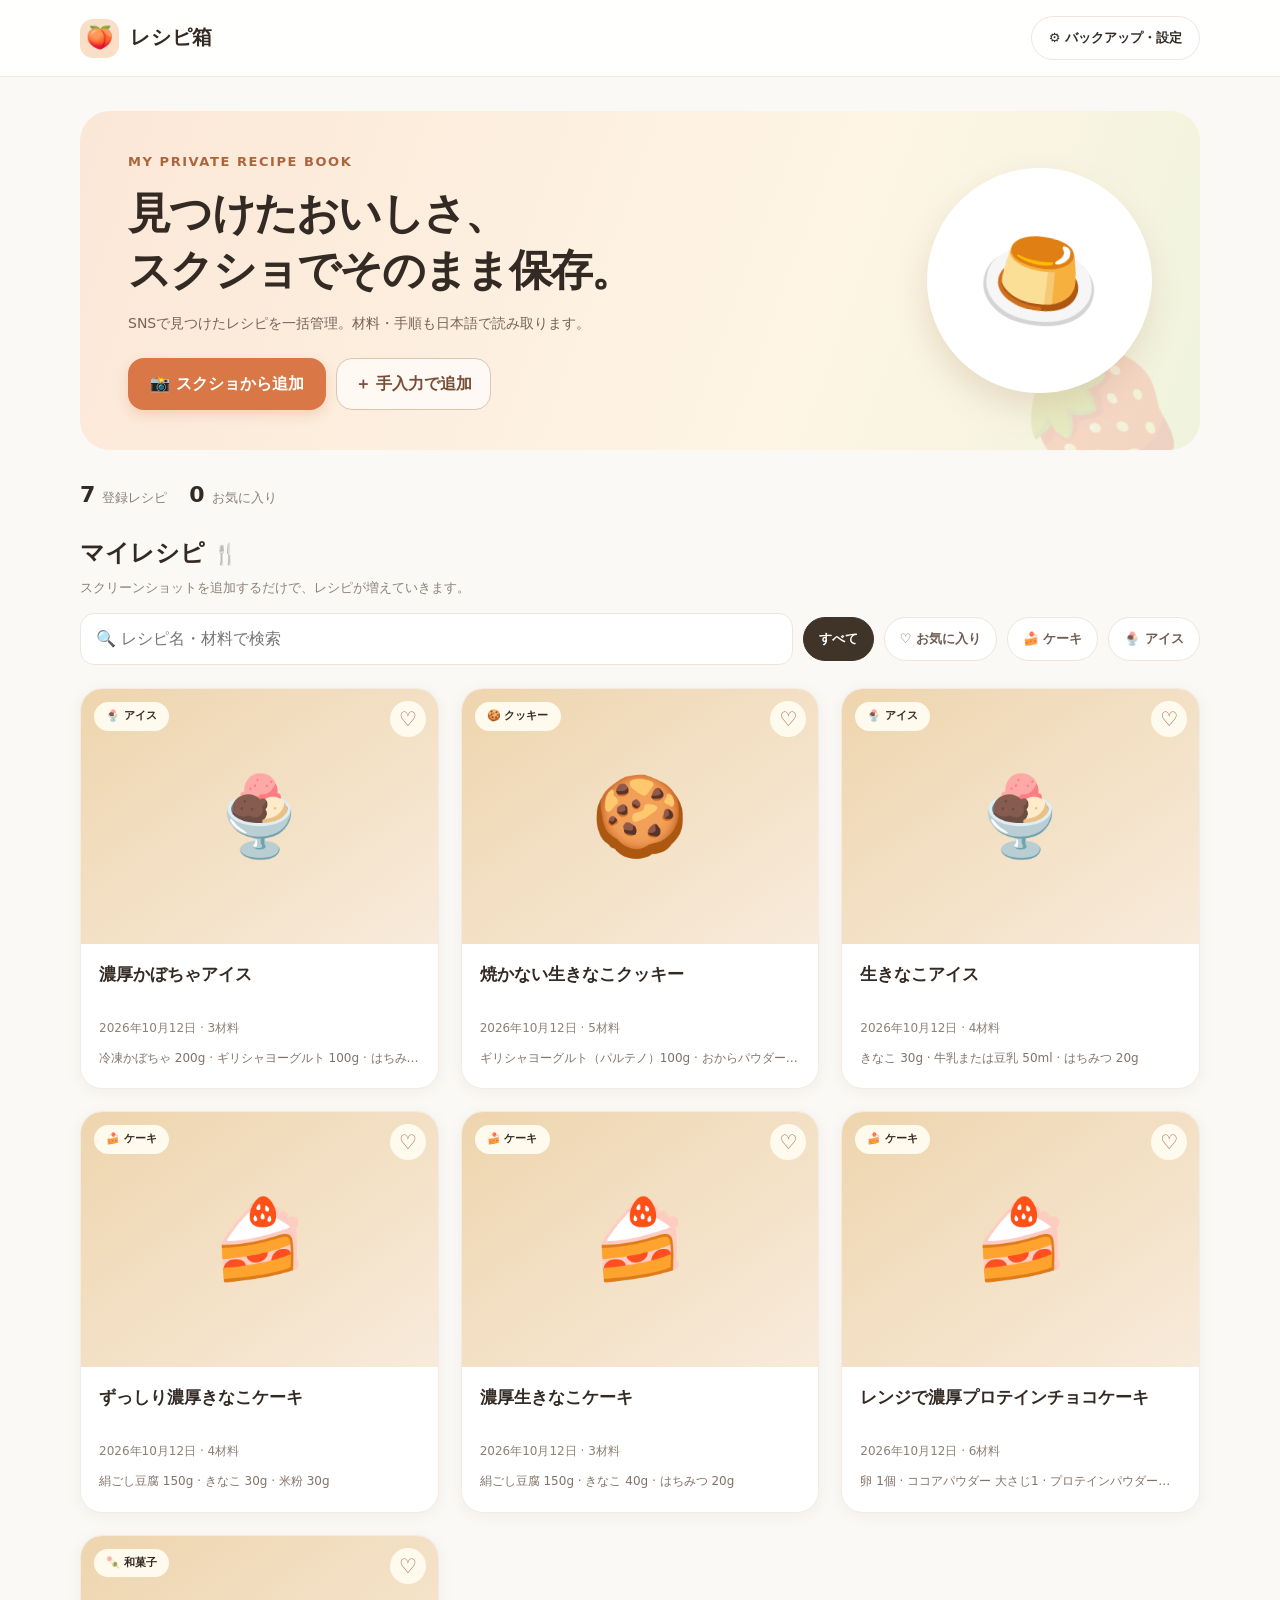
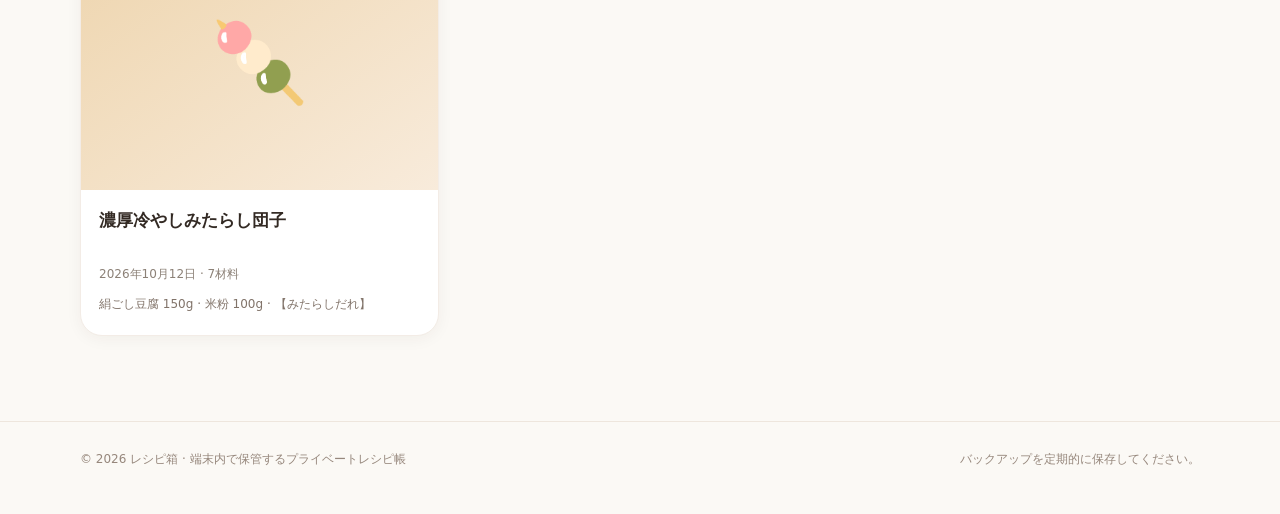
==== recipe-box/index.html @ e1667fe8 "Add personal recipe PWA HTML to isolated deploy branch" ====
<!DOCTYPE html>

<html lang="ja"><head><meta charset="utf-8"/><meta content="width=device-width, initial-scale=1, viewport-fit=cover" name="viewport"/><meta content="#fdf9f3" name="theme-color"/><meta content="スクリーンショットを登録するだけで、レシピを自分だけのコレクションに。" name="description"/><title>レシピ箱 | スクショからマイレシピ</title><style>:root{--bg:#fbf9f5;--panel:#fff;--ink:#332a24;--muted:#8c8177;--line:#eee6dd;--accent:#d97846;--accent-d:#a9502d;--light:#f9ede2;--green:#647a56;--shadow:0 16px 45px rgba(75,51,35,.08)}*{box-sizing:border-box}html{scroll-behavior:smooth}body{margin:0;background:var(--bg);color:var(--ink);font-family:'Hiragino Kaku Gothic ProN','Yu Gothic',Meiryo,'Noto Sans JP',system-ui,sans-serif;line-height:1.68}button,input,textarea,select{font:inherit}button{cursor:pointer}button:disabled{opacity:.5;cursor:not-allowed}a{color:var(--accent-d)}.container{width:min(1120px,calc(100% - 42px));margin:auto}.topbar{background:rgba(255,255,255,.9);position:sticky;top:0;z-index:20;border-bottom:1px solid #efe8df;backdrop-filter:blur(14px)}.topinner{display:flex;justify-content:space-between;align-items:center;min-height:76px;gap:15px}.brand{display:flex;align-items:center;gap:11px;font-size:20px;font-weight:900;letter-spacing:.04em}.brand-mark{background:#f9dfc8;width:39px;height:39px;display:grid;place-items:center;border-radius:13px;font-size:22px}.nav-btn{border:1px solid var(--line);border-radius:30px;background:#fff;color:var(--ink);padding:10px 17px;font-size:13px;font-weight:700}.nav-btn:hover{background:var(--light)}.hero{margin-top:34px;padding:40px 48px;background:linear-gradient(110deg,#fbe7d7,#fef5e5 65%,#eff3dc);border-radius:30px;position:relative;overflow:hidden;display:flex;align-items:center;justify-content:space-between;gap:22px}.hero:after{content:'🍓';font-size:135px;position:absolute;right:20px;bottom:-73px;opacity:.14;transform:rotate(-17deg)}.hero-copy{position:relative;z-index:1}.eyebrow{font-size:13px;color:#ad653c;font-weight:900;letter-spacing:.12em}.hero h1{font-size:clamp(26px,3.6vw,43px);line-height:1.34;letter-spacing:-.04em;margin:12px 0}.hero p{font-size:14px;margin:0 0 22px;color:#766354}.action-row{display:flex;flex-wrap:wrap;gap:10px}.primary{border:0;background:var(--accent);color:#fff;padding:13px 22px;border-radius:16px;font-weight:900;box-shadow:0 5px 12px #d9784638}.primary:hover{background:var(--accent-d)}.ghost{border:1px solid #dec5ae;background:rgba(255,255,255,.65);padding:12px 18px;border-radius:16px;color:#784d36;font-weight:800}.hero-visual{width:225px;flex-shrink:0;position:relative;z-index:1}.hero-visual .plate{aspect-ratio:1;background:white;border-radius:50%;box-shadow:0 15px 30px #b4846336;display:grid;place-items:center;font-size:100px;transform:rotate(8deg)}.stats{display:flex;gap:22px;align-items:center;margin:27px 0 19px}.stats b{font-size:22px;font-weight:900}.stats span{font-size:13px;color:var(--muted);margin-left:7px}.section-head{display:flex;justify-content:space-between;gap:12px;align-items:end;margin:14px 0}.section-head h2{font-size:24px;margin:0}.section-head p{color:var(--muted);margin:3px 0 0;font-size:13px}.tools{display:flex;gap:10px;align-items:center;margin-bottom:23px;flex-wrap:wrap}.search{flex:1;min-width:190px;padding:12px 15px;border-radius:14px;background:#fff;border:1px solid var(--line);outline:none}.search:focus,.form-control:focus{border-color:var(--accent);outline:2px solid #f2bd9a55}.pill{border:1px solid var(--line);background:#fff;color:#705e54;padding:10px 15px;border-radius:40px;font-size:13px;font-weight:800}.pill.active{background:#403429;color:white;border-color:#403429}.cards{display:grid;grid-template-columns:repeat(3,minmax(0,1fr));gap:22px;padding-bottom:85px}.recipe-card{border-radius:22px;background:white;box-shadow:0 3px 16px #3b21120d;overflow:hidden;border:1px solid #f3ece6;cursor:pointer;transition:transform .15s,box-shadow .15s}.recipe-card:hover{transform:translateY(-4px);box-shadow:var(--shadow)}.cover{aspect-ratio:1.4;position:relative;background:linear-gradient(145deg,#eed5ae,#f8ebdb);overflow:hidden}.cover img{width:100%;height:100%;object-fit:cover}.cover .fallback{display:grid;place-items:center;height:100%;font-size:78px}.category-tag{position:absolute;left:13px;top:13px;padding:5px 12px;background:#fffdf1ed;border-radius:40px;font-size:11px;font-weight:800}.fav-on-cover{position:absolute;right:12px;top:12px;width:36px;height:36px;background:#fffdf1ed;border:none;border-radius:50%;font-size:20px;color:#9c6556;display:grid;place-items:center;line-height:1}.fav-on-cover.on{color:#c54755}.card-body{padding:18px 18px 20px}.card-body h3{font-size:17px;line-height:1.5;min-height:49px;margin:0 0 7px;font-weight:900}.small{font-size:12px;color:var(--muted)}.card-desc{font-size:12px;color:#817369;margin:10px 0 0;white-space:nowrap;overflow:hidden;text-overflow:ellipsis}.empty{grid-column:1/-1;text-align:center;padding:65px 20px;background:#fff;border:1px dashed #ddd2c5;border-radius:18px;color:#786a60}.drop-mask{position:fixed;inset:0;background:#fae5cedd;z-index:60;display:none;place-items:center;font-weight:900;font-size:25px;border:10px dashed var(--accent)}.drop-mask.show{display:grid}.footer{border-top:1px solid var(--line);font-size:12px;color:#96877c;padding:27px 0 45px}.footer .container{display:flex;justify-content:space-between;gap:15px;flex-wrap:wrap}.modal-shell{position:fixed;inset:0;background:#251b18a6;z-index:40;display:none;align-items:center;justify-content:center;padding:20px;overflow-y:auto}.modal-shell.open{display:flex}.modal{width:min(790px,100%);background:white;max-height:calc(100vh - 38px);overflow-y:auto;border-radius:25px;box-shadow:0 30px 80px #17090442;position:relative}.modal-wide{width:min(920px,100%)}.modal-header{padding:20px 24px 15px;display:flex;align-items:center;justify-content:space-between;gap:12px;border-bottom:1px solid var(--line)}.modal-header h2{font-size:19px;margin:0}.xbtn{background:#f5f0eb;border:0;border-radius:50%;width:34px;height:34px;font-size:21px;color:#746357;display:grid;place-items:center}.modal-content{padding:24px}.detail-cover{height:300px;position:relative;background:linear-gradient(145deg,#f2d6b6,#ebedce);overflow:hidden}.detail-cover img{width:100%;height:100%;object-fit:cover}.detail-top{margin-bottom:15px}.detail-top h2{margin:6px 0;font-size:26px}.detail-content{display:grid;grid-template-columns:1fr 1.2fr;gap:29px}.detail-content h3{font-size:16px;margin:19px 0 7px;padding-bottom:8px;border-bottom:2px solid #f5e9dc}.multiline{white-space:pre-wrap;font-size:14px;overflow-wrap:anywhere}.meta-note{font-size:12px;color:#88786e}.detail-actions{display:flex;gap:8px;flex-wrap:wrap;margin-top:20px}.danger{border:1px solid #e9b8b8;color:#a74343;background:#fff8f8}.form-field{display:grid;gap:7px;margin-bottom:17px}.form-field label{font-size:13px;font-weight:900}.form-control{border:1px solid #e9ded5;border-radius:13px;background:#fff;padding:11px 13px;width:100%;font-size:14px;resize:vertical;outline:none;color:#42372c}.form-field small{font-size:11px;color:#95897d}.two-cols{display:grid;grid-template-columns:1fr 1fr;gap:14px}.edit-footer{display:flex;gap:10px;justify-content:flex-end;flex-wrap:wrap;border-top:1px solid var(--line);padding-top:15px}.muted-btn{border:1px solid var(--line);background:#fff;padding:11px 16px;border-radius:12px;font-size:13px;font-weight:800}.external-images{display:grid;grid-template-columns:repeat(3,1fr);gap:12px;margin-top:16px}.external-image-card{border:1px solid var(--line);border-radius:12px;overflow:hidden;background:#fff;text-align:left;padding:0;display:block}.external-image-card img{width:100%;aspect-ratio:1.3;object-fit:cover}.external-image-card p{font-size:10px;line-height:1.3;padding:6px;margin:0;color:#6f6157}.info-panel{background:#fcf5eb;border-radius:12px;padding:15px;margin:12px 0;font-size:12px;color:#7e6653}.status{margin:8px 0;font-size:13px;color:#775a44}.busy{display:inline-flex;align-items:center;gap:10px;background:#fff3e5;border:1px solid #e5c49c;border-radius:30px;padding:8px 13px;font-size:12px;color:#755b43}.toast{position:fixed;bottom:24px;left:50%;transform:translateX(-50%);background:#302720;color:white;border-radius:12px;padding:12px 19px;box-shadow:0 10px 35px #0004;z-index:100;max-width:min(520px,90%);font-size:13px;display:none}.toast.show{display:block}.authorship{margin-top:9px;color:#93857a;font-size:10px}.link{color:var(--accent-d);text-decoration:underline;cursor:pointer}.tiny-loading{height:12px;width:12px;border-radius:50%;border:2px solid #cbab8b;border-top-color:#9a5025;display:inline-block;animation:spin .7s linear infinite}@keyframes spin{to{transform:rotate(360deg)}}.ocr-bar{height:7px;background:#eddac8;border-radius:20px;overflow:hidden;margin-top:10px}.ocr-bar>div{height:100%;background:var(--accent);width:0%;transition:width .2s}.settings-flex{display:flex;gap:12px;flex-wrap:wrap}.settings-flex button{flex:1;min-width:175px}.setting-blurb{font-size:12px;color:#87776c}.hidden{display:none!important}@media(max-width:760px){.container{width:calc(100% - 28px)}.topinner{min-height:65px}.hero{padding:26px 20px;margin-top:17px;border-radius:22px}.hero h1{font-size:30px}.hero-visual{display:none}.cards{grid-template-columns:repeat(2,minmax(0,1fr));gap:12px}.card-body{padding:13px}.card-body h3{font-size:14px;min-height:43px}.detail-content{grid-template-columns:1fr;gap:0}.two-cols{grid-template-columns:1fr}.section-head h2{font-size:21px}.modal-shell{padding:0;align-items:flex-end}.modal{max-height:95dvh;border-radius:21px 21px 0 0}.modal-content{padding:18px}.detail-cover{height:240px}.external-images{grid-template-columns:repeat(2,1fr)}.tools{gap:7px}.search{flex-basis:100%}.nav-btn{padding:8px 11px;font-size:12px}.brand{font-size:18px}.stats{gap:13px}}@media(max-width:370px){.cards{grid-template-columns:1fr}}

#installAction{position:fixed;bottom:18px;right:16px;background:#4f704b;color:#fff;z-index:19;box-shadow:0 8px 30px #0002;border:0;padding:13px 15px;border-radius:50px;font-size:13px;font-weight:800}#installAction[hidden]{display:none}button,input[type="file"]{touch-action:manipulation}@media(max-width:760px){.topinner{min-height:61px}.topbar{padding-top:env(safe-area-inset-top)}.nav-btn,.primary,.pill{min-height:44px}.modal{padding-bottom:env(safe-area-inset-bottom)}.cards{padding-bottom:calc(75px + env(safe-area-inset-bottom));}.hero{padding:24px 18px}.hero h1{font-size:clamp(25px,6vw,31px)}#installAction{bottom:calc(18px + env(safe-area-inset-bottom))}}
</style><link href="./manifest.webmanifest" rel="manifest"/><link href="./icons/icon-192.png" rel="icon" sizes="192x192" type="image/png"/><link href="./icons/icon-192.png" rel="apple-touch-icon"/><meta content="yes" name="apple-mobile-web-app-capable"/><meta content="レシピ箱" name="apple-mobile-web-app-title"/></head><body>
<header class="topbar"><div class="container topinner"><div class="brand"><div class="brand-mark">🍑</div><span>レシピ箱</span></div><button class="nav-btn" id="settingsBtn" type="button">⚙ バックアップ・設定</button></div></header>
<main class="container">
<section class="hero"><div class="hero-copy"><div class="eyebrow">MY PRIVATE RECIPE BOOK</div><h1>見つけたおいしさ、<br/>スクショでそのまま保存。</h1><p>SNSで見つけたレシピを一括管理。材料・手順も日本語で読み取ります。</p><div class="action-row"><button class="primary" id="uploadBtn" type="button">📸 スクショから追加</button><button class="ghost" id="newBtn" type="button">＋ 手入力で追加</button></div></div><div aria-hidden="true" class="hero-visual"><div class="plate">🍮</div></div></section>
<section class="stats"><div><b id="count">0</b><span>登録レシピ</span></div><div><b id="favCount">0</b><span>お気に入り</span></div></section>
<div class="hidden" id="progressRow" role="status"><div class="busy"><span class="tiny-loading"></span><span id="progressText">準備中...</span></div><div class="ocr-bar"><div id="ocrFill"></div></div><p class="small">初回は日本語OCRの読み込みに時間がかかります。入力した画像の文字認識は端末内で処理されます。</p></div>
<div class="section-head"><div><h2>マイレシピ <span style="font-size:20px">🍴</span></h2><p id="listHint">保存したレシピをいつでも見返せます。</p></div></div>
<div class="tools"><input class="search" id="search" placeholder="🔍 レシピ名・材料で検索" type="search"/><button class="pill active" data-filter="all" type="button">すべて</button><button class="pill" data-filter="favorite" type="button">♡ お気に入り</button><button class="pill" data-filter="ケーキ" type="button">🍰 ケーキ</button><button class="pill" data-filter="アイス" type="button">🍨 アイス</button></div>
<section aria-label="登録したレシピ" class="cards" id="cards"></section>
</main>
<footer class="footer"><div class="container"><span>© 2026 レシピ箱 · 端末内で保管するプライベートレシピ帳</span><span>バックアップを定期的に保存してください。</span></div></footer>
<input accept="image/*" hidden="" id="fileInput" multiple="" type="file"/><input accept=".json,application/json" hidden="" id="importInput" type="file"/>
<div class="drop-mask" id="dropMask">📸 ここにスクリーンショットをドロップ</div>
<div aria-hidden="true" class="modal-shell" id="modalShell"><div aria-label="レシピ詳細" aria-modal="true" class="modal" id="modal" role="dialog"></div></div>
<div class="toast" id="toast" role="status"></div>
<script>/* レシピ箱 - self-hosted personal screenshot recipe archive. No analytics; recipe data remains on device. */
const SEED_RECIPES = [{"id":"seed-1","title":"濃厚かぼちゃアイス","ingredients":"冷凍かぼちゃ 200g\nギリシャヨーグルト 100g\nはちみつ 大さじ1（仕上げ用）","steps":"1. 冷凍かぼちゃを耐熱容器に入れてふんわりラップをし、500Wの電子レンジで約4分加熱する。\n2. かぼちゃをつぶしてギリシャヨーグルトを加え、なめらかになるまで混ぜる。\n3. 表面をならし、冷凍庫に3時間以上置いて冷やし固める。\n4. 器に盛り、食べる直前にはちみつをかける。","nutrition":"318kcal／たんぱく質12.1g／脂質5.7g／糖質51.4g／食物繊維8.4g／食塩相当量0.1g","category":"アイス","notes":"SNSのスクリーンショットから記録した参考レシピ。分量・加熱時間は未検証。","source":"","cover":"","coverAttribution":"","coverType":"","searchTerm":"pumpkin ice cream","favorite":false,"createdAt":"2026-10-12T14:10:00+09:00","rawText":"","originalName":"","coverInfo":null},{"id":"seed-2","title":"焼かない生きなこクッキー","ingredients":"ギリシャヨーグルト（パルテノ）100g\nおからパウダー 大さじ2\nきなこ 大さじ1\nラカント（なければ砂糖）大さじ1\n牛乳または豆乳 大さじ1","steps":"1. ボウルにすべての材料を入れて、もったりするまでよく混ぜる。\n2. そのまま食べてもよい。冷蔵庫で冷やすと、より濃厚な食感に。","nutrition":"171kcal／たんぱく質15.3g／脂質7.8g／糖質20.1g／食物繊維6.1g／食塩相当量0.1g","category":"クッキー","notes":"SNSのスクリーンショットから記録した参考レシピ。分量・加熱時間は未検証。","source":"","cover":"","coverAttribution":"","coverType":"","searchTerm":"kinako cookie","favorite":false,"createdAt":"2026-10-12T14:10:00+09:00","rawText":"","originalName":"","coverInfo":null},{"id":"seed-3","title":"生きなこアイス","ingredients":"きなこ 30g\n牛乳または豆乳 50ml\nはちみつ 20g\n黒蜜（お好みで）適量","steps":"1. 材料を容器に入れ、泡立て器またはスプーンでよく混ぜ、なめらかにする。\n2. 冷凍庫で3時間程度を目安に凍らせる。\n3. 好みで黒蜜をかける。","nutrition":"233kcal／たんぱく質12.8g／脂質9.7g／糖質22.0g／食物繊維5.5g／食塩相当量0.1g","category":"アイス","notes":"SNSのスクリーンショットから記録した参考レシピ。分量・加熱時間は未検証。","source":"","cover":"","coverAttribution":"","coverType":"","searchTerm":"soy flour ice cream","favorite":false,"createdAt":"2026-10-12T14:10:00+09:00","rawText":"","originalName":"","coverInfo":null},{"id":"seed-4","title":"ずっしり濃厚きなこケーキ","ingredients":"絹ごし豆腐 150g\nきなこ 30g\n米粉 30g\nはちみつ 20g","steps":"1. 耐熱容器に材料をすべて入れ、なめらかになるまで混ぜる。\n2. 500Wの電子レンジで3～4分加熱する。\n3. 粗熱を取り、冷蔵庫で最低2～3時間冷やす。\n4. 好みできなこや粉糖をかける。","nutrition":"99kcal／たんぱく質5.2g／脂質3.3g／糖質11.6g／食物繊維1.8g／食塩相当量0.0g","category":"ケーキ","notes":"SNSのスクリーンショットから記録した参考レシピ。分量・加熱時間は未検証。","source":"","cover":"","coverAttribution":"","coverType":"","searchTerm":"kinako cake","favorite":false,"createdAt":"2026-10-12T14:10:00+09:00","rawText":"","originalName":"","coverInfo":null},{"id":"seed-5","title":"濃厚生きなこケーキ","ingredients":"絹ごし豆腐 150g\nきなこ 40g\nはちみつ 20g","steps":"1. ボウルに材料をすべて入れ、なめらかになるまで混ぜる。\n2. 混ぜた生地を豆腐のパックなどの容器に移し、冷蔵庫で3時間以上冷やす。","nutrition":"331kcal／たんぱく質22.8g／脂質15.6g／糖質22.3g／食物繊維8.7g／食塩相当量0.0g","category":"ケーキ","notes":"SNSのスクリーンショットから記録した参考レシピ。分量・加熱時間は未検証。","source":"","cover":"","coverAttribution":"","coverType":"","searchTerm":"kinako tofu cake","favorite":false,"createdAt":"2026-10-12T14:10:00+09:00","rawText":"","originalName":"","coverInfo":null},{"id":"seed-6","title":"レンジで濃厚プロテインチョコケーキ","ingredients":"卵 1個\nココアパウダー 大さじ1\nプロテインパウダー（チョコまたはココア味）10g\nはちみつ 大さじ1\n牛乳 30ml（豆乳アーモンドミルクでも可）\nチョコレート 1かけ（なくても可）","steps":"1. チョコレート以外の材料を耐熱容器でよく混ぜる。\n2. 500Wの電子レンジで1分～1分30秒加熱する。\n3. 生地の中央にチョコレートを1かけ沈める。\n4. 再び500Wの電子レンジで30秒～1分加熱する。\n5. 粗熱が取れるまで置く。","nutrition":"約240kcal／たんぱく質15.8g／脂質9.3g／糖質22.7g／食物繊維1.8g／食塩相当量0.28g","category":"ケーキ","notes":"SNSのスクリーンショットから記録した参考レシピ。分量・加熱時間は未検証。","source":"","cover":"","coverAttribution":"","coverType":"","searchTerm":"chocolate lava cake","favorite":false,"createdAt":"2026-10-12T14:10:00+09:00","rawText":"","originalName":"","coverInfo":null},{"id":"seed-7","title":"濃厚冷やしみたらし団子","ingredients":"絹ごし豆腐 150g\n米粉 100g\n\n【みたらしだれ】\nラカント 大さじ2\n醤油 大さじ1\n水 大さじ2\n片栗粉 小さじ1","steps":"1. ボウルにポリ袋などを敷き、豆腐と米粉を入れて混ぜ、まとまったら一口大に丸める。1個12～13gで約20個が目安。\n2. 耐熱ボウルに熱湯を入れ、団子を加えて500Wの電子レンジで3～4分加熱する。\n3. 加熱した団子を冷水で冷やす。\n4. たれの材料を混ぜて500Wの電子レンジで約1分加熱し、とろみを付ける。\n5. 冷やした団子にたれをかける。好みで冷蔵庫でさらに冷やす。","nutrition":"スクリーンショットには数値が写っていないため記載なし。","category":"和菓子","notes":"SNSのスクリーンショットから記録した参考レシピ。分量・加熱時間は未検証。","source":"","cover":"","coverAttribution":"","coverType":"","searchTerm":"mitarashi dango","favorite":false,"createdAt":"2026-10-12T14:10:00+09:00","rawText":"","originalName":"","coverInfo":null}];
const $=id=>document.getElementById(id);
const esc=(s='')=>String(s??'').replace(/[&<>"']/g,c=>({'&':'&amp;','<':'&lt;','>':'&gt;','"':'&quot;',"'":'&#39;'}[c]));
const safeImg=(src)=>/^https:\/\//i.test(src||'')||/^data:image\/(?:jpeg|jpg|png|webp|gif);base64,/i.test(src||'')?src:'';
const safeUrl=(src)=>/^https:\/\//i.test(src||'')?src:'';
const uuid=()=>globalThis.crypto?.randomUUID?.()||'r'+Date.now()+'-'+Math.random().toString(36).slice(2);
const fmtDate=s=>{try{return new Date(s).toLocaleDateString('ja-JP',{year:'numeric',month:'short',day:'numeric'});}catch{return ''}};
let db,recipes=[],filter='all',query='',editing=null,viewing=null,worker=null,processing=false,lastResults=[];

const dbOpen=()=>new Promise((resolve,reject)=>{const req=indexedDB.open('recipebox-jp-v1',1);req.onupgradeneeded=()=>{const d=req.result;d.createObjectStore('recipes',{keyPath:'id'});d.createObjectStore('settings',{keyPath:'key'});};req.onsuccess=()=>resolve(req.result);req.onerror=()=>reject(req.error);});
const tx=(store,mode='readonly')=>db.transaction(store,mode).objectStore(store);
const reqDone=req=>new Promise((resolve,reject)=>{req.onsuccess=()=>resolve(req.result);req.onerror=()=>reject(req.error)});
const allRecipes=()=>reqDone(tx('recipes').getAll());
const setting=k=>reqDone(tx('settings').get(k));
const putSetting=(key,value)=>reqDone(tx('settings','readwrite').put({key,value}));
const putRecipe=r=>reqDone(tx('recipes','readwrite').put(r));
const dropRecipe=id=>reqDone(tx('recipes','readwrite').delete(id));
let installPrompt=null;window.addEventListener('beforeinstallprompt',ev=>{ev.preventDefault();installPrompt=ev;const b=document.getElementById('installAction');if(b)b.hidden=false;});
async function installApp(){if(installPrompt){const evt=installPrompt;installPrompt=null;await evt.prompt();}else{toast('Chrome右上の「︙」→「ホーム画面に追加」から登録できます。');}}
function toast(s){$('toast').textContent=s;$('toast').classList.add('show');clearTimeout(toast.timer);toast.timer=setTimeout(()=>$('toast').classList.remove('show'),4300)}
function setBusy(text,percent){$('progressRow').classList.remove('hidden');$('progressText').textContent=text;$('ocrFill').style.width=`${percent||0}%`;$('fileInput').disabled=true;$('uploadBtn').disabled=true;}
function clearBusy(){$('progressRow').classList.add('hidden');$('fileInput').disabled=false;$('uploadBtn').disabled=false;}
function openModal(type){$('modalShell').classList.add('open');$('modalShell').setAttribute('aria-hidden','false');document.body.style.overflow='hidden';$('modal').className='modal'+(type==='edit'||type==='image'?' modal-wide':'');}
function closeModal(){$('modalShell').classList.remove('open');$('modalShell').setAttribute('aria-hidden','true');document.body.style.overflow='';editing=null;viewing=null;}
const emojis={アイス:'🍨',ケーキ:'🍰',クッキー:'🍪',和菓子:'🍡',料理:'🍳',その他:'🥣'};
function classify(t){return /アイス|氷|シャーベット/.test(t)?'アイス':/ケーキ|ブラウニー|ガトー|マフィン|蒸しパン/.test(t)?'ケーキ':/クッキー|ビスケット/.test(t)?'クッキー':/団子|もち|大福|きなこ餅|ぜんざい/.test(t)?'和菓子':/炒め|煮込み|ごはん|丼|パスタ|うどん/.test(t)?'料理':'その他';}
function setFilter(f){filter=f;document.querySelectorAll('[data-filter]').forEach(n=>n.classList.toggle('active',n.dataset.filter===f));render();}
function render(){
  const match=recipes.filter(r=>(filter==='all'||(filter==='favorite'&&r.favorite)||filter===r.category)&&(!query||[r.title,r.ingredients,r.steps,r.notes,r.category].join(' ').toLowerCase().includes(query.toLowerCase())));
  $('count').textContent=recipes.length;$('favCount').textContent=recipes.filter(r=>r.favorite).length;
  $('listHint').textContent=query?`${match.length}件が見つかりました`:'スクリーンショットを追加するだけで、レシピが増えていきます。';
  $('cards').innerHTML=match.length?match.map(r=>`<article class="recipe-card" data-id="${esc(r.id)}" tabindex="0" role="button" aria-label="${esc(r.title)}の詳細">
    <div class="cover">${safeImg(r.cover)?`<img src="${esc(safeImg(r.cover))}" loading="lazy" alt="${esc(r.title)}の参考画像">`:`<div class="fallback">${emojis[r.category]||'🥣'}</div>`}<span class="category-tag">${emojis[r.category]||'🥣'} ${esc(r.category||'その他')}</span><button type="button" class="fav-on-cover ${r.favorite?'on':''}" data-favorite="${esc(r.id)}" aria-label="お気に入り">${r.favorite?'♥':'♡'}</button></div>
    <div class="card-body"><h3>${esc(r.title)}</h3><div class="small">${esc(fmtDate(r.createdAt))} · ${esc((r.ingredients||'').split('\n').filter(x=>x.trim()).length)}材料</div><p class="card-desc">${esc((r.ingredients||'').split('\n').filter(x=>x.trim()).slice(0,3).join(' · ')||'材料を入力してください')}</p></div></article>`).join(''):`<div class="empty"><div style="font-size:54px">🧁</div><h3>レシピが見つかりません</h3><p>検索条件を変えるか、スクショを追加してみてください。</p></div>`;
}
async function refresh(){recipes=(await allRecipes()).sort((a,b)=>new Date(b.createdAt)-new Date(a.createdAt));render();}
function detail(id){const r=recipes.find(x=>x.id===id);if(!r)return;viewing=r.id;openModal('detail');
 const steps=String(r.steps||'').trim().split(/\n+/).filter(Boolean);
 $('modal').innerHTML=`<div class="modal-header"><span class="small">📖 マイレシピ</span><button class="xbtn" type="button" data-close aria-label="閉じる">×</button></div>
 <div class="detail-cover">${safeImg(r.cover)?`<img src="${esc(safeImg(r.cover))}" alt="参考写真">`:`<div class="fallback">${emojis[r.category]||'🍽️'}</div>`}</div>
 <div class="modal-content"><div class="detail-top"><span class="small">${esc(r.category)} · ${esc(fmtDate(r.createdAt))}</span><h2>${esc(r.title)}</h2>${r.coverAttribution?`<div class="authorship">画像：${esc(r.coverAttribution)}</div>`:''}</div>
 <div class="detail-content"><section><h3>🥣 材料</h3><div class="multiline">${esc(r.ingredients||'未入力')}</div>${r.nutrition?`<h3>🌿 栄養情報（元投稿の参考値）</h3><div class="multiline">${esc(r.nutrition)}</div>`:''}</section>
 <section><h3>👩‍🍳 作り方</h3><div class="multiline">${steps.map(x=>esc(x)).join('\n\n')||'未入力'}</div>${r.notes?`<h3>✏️ 自分用メモ</h3><div class="multiline">${esc(r.notes)}</div>`:''}</section></div>
 ${r.source?`<p class="meta-note">元の投稿：<a href="${esc(safeUrl(r.source))}" target="_blank" rel="noopener noreferrer">${esc(r.source)}</a></p>`:''}
 <p class="meta-note">※個人用の参考レシピです。元の写真やレシピを無断で一般公開しないでください。</p>
 <div class="detail-actions"><button class="primary" type="button" data-edit="${esc(r.id)}">✎ 編集する</button><button class="muted-btn" type="button" data-photo="${esc(r.id)}">🖼 画像を探す</button><button class="muted-btn" type="button" data-favorite="${esc(r.id)}">${r.favorite?'♥ お気に入りを外す':'♡ お気に入りにする'}</button><button class="muted-btn danger" data-delete="${esc(r.id)}" type="button">削除</button></div></div>`;
}
function edit(id){const r=recipes.find(x=>x.id===id)||{id:uuid(),title:'',ingredients:'',steps:'',category:'その他',nutrition:'',notes:'',source:'',cover:'',coverAttribution:'',coverType:'',createdAt:new Date().toISOString(),favorite:false,searchTerm:'',rawText:''};editing=r.id;openModal('edit');$('modal').innerHTML=`<div class="modal-header"><h2>${id?'レシピを編集':'新しいレシピ'}</h2><button class="xbtn" type="button" data-close aria-label="閉じる">×</button></div>
 <form class="modal-content" id="editForm"><div class="two-cols"><div class="form-field"><label for="edTitle">レシピ名 *</label><input id="edTitle" class="form-control" value="${esc(r.title)}" required maxlength="120"></div>
 <div class="form-field"><label for="edCategory">カテゴリ</label><select class="form-control" id="edCategory">${['アイス','ケーキ','クッキー','和菓子','料理','その他'].map(x=>`<option value="${x}" ${r.category===x?'selected':''}>${x}</option>`).join('')}</select></div></div>
 <div class="form-field"><label for="edIngredients">材料（1行に1つずつ）</label><textarea id="edIngredients" rows="7" class="form-control">${esc(r.ingredients)}</textarea></div>
 <div class="form-field"><label for="edSteps">作り方</label><textarea id="edSteps" rows="8" class="form-control">${esc(r.steps)}</textarea></div>
 <div class="two-cols"><div class="form-field"><label for="edNutrition">栄養成分・参考値</label><textarea id="edNutrition" rows="3" class="form-control">${esc(r.nutrition)}</textarea></div><div class="form-field"><label for="edNotes">自分用メモ</label><textarea id="edNotes" rows="3" class="form-control">${esc(r.notes)}</textarea></div></div>
 <div class="form-field"><label for="edSource">出典URL（任意）</label><input type="url" id="edSource" value="${esc(r.source)}" placeholder="https://..." class="form-control"></div>
 <div class="form-field"><label for="coverInput">写真を差し替える（端末の写真）</label><input id="coverInput" type="file" accept="image/*" class="form-control"><small>自分で撮った写真を追加できます。写真は端末内のレシピに保存されます。</small></div>
 <div class="edit-footer"><button class="muted-btn" data-close type="button">キャンセル</button><button class="primary" type="submit">✓ 保存する</button></div></form>`;
 $('editForm').addEventListener('submit',async e=>{e.preventDefault();const orig=recipes.find(x=>x.id===editing)||r;const file=$('coverInput').files?.[0];let cover=orig.cover,credit=orig.coverAttribution,ctype=orig.coverType;
  if(file){cover=await resizeImage(file,900,750,.83);credit='自分で選んだ写真';ctype='own';}
  const upd={...orig,id:editing,title:$('edTitle').value.trim(),category:$('edCategory').value,ingredients:$('edIngredients').value.trim(),steps:$('edSteps').value.trim(),nutrition:$('edNutrition').value.trim(),notes:$('edNotes').value.trim(),source:$('edSource').value.trim(),cover,coverAttribution:credit,coverType:ctype,updatedAt:new Date().toISOString()};
  try{await putRecipe(upd);await refresh();closeModal();detail(upd.id);toast('レシピを保存しました');}catch(err){toast('保存に失敗しました。端末の空き容量をご確認ください。');console.error(err);}
 });
}
function settings(){openModal('settings');$('modal').innerHTML=`<div class="modal-header"><h2>⚙ 設定とバックアップ</h2><button class="xbtn" data-close type="button">×</button></div><div class="modal-content">
 <h3>📱 保存場所</h3><p class="setting-blurb">レシピ・画像は現在お使いのブラウザ内（IndexedDB）に保存しています。会員登録は不要。別の端末には自動同期されません。ブラウザのデータを削除すると消えるため、バックアップをおすすめします。</p>
 <div class="settings-flex"><button class="primary" data-export type="button">↓ バックアップを書き出す</button><button class="muted-btn" data-import type="button">↑ バックアップを取り込む</button></div>
 <div class="info-panel">🔐 スクリーンショットのOCRはブラウザ内で実行します。ただし最初の解析時、OCRプログラムと言語データをインターネットから読み込みます。参考画像検索はWikimedia Commonsに検索語を送ります。広告や行動追跡は搭載していません。</div>
 <h3>📲 ホーム画面に追加</h3><p class="setting-blurb">AndroidのChromeでは右上の「︙」→「ホーム画面に追加」または「アプリをインストール」を選んでください。iPhoneのSafariでは共有ボタンから「ホーム画面に追加」。公開されたHTTPSのURLで利用できます。</p><h3>🍽 ご利用上の注意</h3><p class="setting-blurb">料理や栄養成分はスクリーンショットの内容を機械的に記録したもので、検証済みではありません。加熱時間・分量・アレルギーを必ず確認してください。元のSNS画像は個人用保存の範囲で使用し、無断で再投稿しないでください。</p>
 <h3>🛠 初期レシピ</h3><button class="muted-btn" data-reset-seed type="button">7品を再追加する（重複はスキップ）</button>
 <p class="small" style="margin-top:22px">レシピ箱 v1.1 · 2026年10月14日</p></div>`;}
function findEnglishSearch(title){const pairs=[[/みたらし|団子/,'mitarashi dango'],[/かぼちゃ.*アイス/,'pumpkin ice cream'],[/きなこ.*アイス/,'soy flour ice cream'],[/きなこ.*ケーキ/,'kinako cake'],[/きなこ.*クッキー/,'kinako cookies'],[/チョコ.*ケーキ|ガトーショコラ/,'chocolate cake'],[/アイス/,'ice cream dessert'],[/ケーキ/,'cake dessert'],[/クッキー/,'cookies dessert'],[/プリン/,'pudding dessert'],[/パン/,'bread food'],[/カレー/,'curry food']];return pairs.find(([re])=>re.test(title))?.[1]||`${title} food`}
function removeTags(s){const d=document.createElement('div');d.innerHTML=String(s||'').replace(/<script[\s\S]*?<\/script>/gi,'');return d.textContent||'';}
async function commonsPhotos(title){const term=findEnglishSearch(title);const url='https://commons.wikimedia.org/w/api.php?'+new URLSearchParams({action:'query',generator:'search',gsrsearch:`filetype:bitmap ${term}`,gsrnamespace:'6',gsrlimit:'18',prop:'imageinfo',iiprop:'url|extmetadata',iiurlwidth:'550',format:'json',origin:'*'});
 const res=await fetch(url);if(!res.ok)throw new Error('画像検索サーバーに接続できません');const data=await res.json();const pages=Object.values(data?.query?.pages||{});
 return pages.map(p=>{const ii=p.imageinfo?.[0],ex=ii?.extmetadata||{},license=removeTags(ex.LicenseShortName?.value||'');const good=/CC|public domain|PD|CC0/i.test(license);const image=ii?.thumburl||ii?.url||'';return{src:image,credit:removeTags(ex.Artist?.value||ex.Credit?.value||'Wikimedia Commons').slice(0,180),license,licenseUrl:ex.LicenseUrl?.value||'',page:`https://commons.wikimedia.org/wiki/${encodeURIComponent(p.title||'')}`,...{good}};}).filter(p=>p.good&&/^https:/.test(p.src)&&!p.src.toLowerCase().endsWith('.svg')).slice(0,12);
}
async function autoCover(id){const r=recipes.find(x=>x.id===id);if(!r||r.coverType==='commons'||r.coverType==='own')return;try{const photos=await commonsPhotos(r.title);if(!photos.length)return;const p=photos[0];const upd={...r,cover:p.src,coverType:'commons',coverAttribution:`${p.credit||'Wikimedia Commons'} / ${p.license}`,coverInfo:p};await putRecipe(upd);await refresh();toast('再利用条件付きの参考画像を設定しました。写真はいつでも変更できます。');}catch(e){console.warn('Reference photo unavailable',e);}}
async function imagePicker(id){let r=recipes.find(x=>x.id===id);if(!r)return;viewing=r.id;openModal('image');$('modal').innerHTML=`<div class="modal-header"><h2>🖼 参考画像を選ぶ</h2><button class="xbtn" type="button" data-close aria-label="閉じる">×</button></div><div class="modal-content"><p class="setting-blurb">Wikimedia Commonsから再利用可能なライセンスの画像を探します。実際の仕上がりと異なる場合があります。ライセンス・作者は画像の出典ページでもご確認ください。</p>
 <div class="action-row"><button type="button" class="muted-btn" id="useOwnPhoto">📷 自分の写真を選ぶ</button></div><input type="file" accept="image/*" id="ownPhotoInput" class="hidden"><p class="status" id="imageStatus">🌀 画像を探しています...</p><div class="external-images" id="imageResults"></div></div>`;
 $('useOwnPhoto').addEventListener('click',()=>$('ownPhotoInput').click());
 $('ownPhotoInput').addEventListener('change',async e=>{const f=e.target.files?.[0];if(!f)return;const cover=await resizeImage(f,900,750,.83);await putRecipe({...r,cover,coverType:'own',coverAttribution:'自分で選んだ写真',coverInfo:null});await refresh();closeModal();detail(id);});
 try{const pics=await commonsPhotos(r.title);const panel=$('imageResults');if(!panel)return;lastResults=pics;$('imageStatus').textContent=pics.length?`${pics.length}件見つかりました。使う写真をタップしてください。`:'再利用できる画像が見つかりませんでした。自分の写真を選べます。';panel.innerHTML=pics.map((p,i)=>`<button type="button" class="external-image-card" data-use-photo="${i}"><img loading="lazy" src="${esc(p.src)}" alt="参考画像候補"><p>${esc(p.license)} · ${esc(p.credit.slice(0,40))}</p></button>`).join('');}catch(e){if($('imageStatus'))$('imageStatus').textContent='画像検索に接続できませんでした。通信状況を確認して再試行してください。';}
}
function dataUrl(file){return new Promise((resolve,reject)=>{const rd=new FileReader();rd.onload=()=>resolve(rd.result);rd.onerror=()=>reject(rd.error);rd.readAsDataURL(file)});}
async function resizeImage(file,w=900,h=750,quality=.82,part='whole'){const url=await dataUrl(file);return resizeDataUrl(url,w,h,quality,part);}
async function resizeDataUrl(url,w=900,h=750,quality=.82,part='whole'){const im=new Image();im.src=url;await im.decode();const cv=document.createElement('canvas');let x=0,y=0,ww=im.width,hh=im.height;if(part==='screenshotTop'&&im.height>im.width*1.35){ // video excerpt on vertical social screenshots
  x=im.width*.285;y=im.height*.045;ww=im.width*.43;hh=Math.min(im.height*.26,ww*1.2);
 }
 const scale=Math.min(w/ww,h/hh,1.6);cv.width=Math.max(1,Math.round(ww*scale));cv.height=Math.max(1,Math.round(hh*scale));cv.getContext('2d').drawImage(im,x,y,ww,hh,0,0,cv.width,cv.height);return cv.toDataURL('image/jpeg',quality);}
function cleanedLine(line){return line.replace(/[\u200B\uFEFF]/g,'').replace(/^[•●∙・﹒·\-\*]\s*/,'').trim();}
function parseOCR(txt,fileName){
 let lines=String(txt||'').split(/\r?\n/).map(s=>s.trim().replace(/\s{2,}/g,' ')).filter(Boolean);
 const titleCandidate=lines.slice(0,10).find(x=>/アイス|ケーキ|クッキー|団子|プリン|パン|グラタン|炒め|スープ|サラダ|もち|カレー|生きなこ|太らない/i.test(x)&&!/^([①-⑩]|\d+[.．])/.test(x));
 let title=titleCandidate||lines.slice(0,5).find(x=>!/^材料|^▷|^▽|^作り方|^栄養/.test(x)&&x.length>=4&&x.length<65)||`スクショから追加 ${new Date().toLocaleDateString('ja-JP')}`;
 title=title.replace(/^([1-9]|①|②|③|④|⑤)[\s.:：]/,'').replace(/^[▷▶▽□\s]+/,'').replace(/[🍰🍪✨💛🤍🏆]+/g,'').trim();
 if(title.length>72)title=title.slice(0,72);
 let section='none',ing=[],steps=[],nut=[];
 for(let line of lines){
   if(/^(?:[▷▶▽\s]*|\d?[️⃣\s]*)(?:材料|材料:|材料：|使用材料)/.test(line)){section='ing';continue;}
   if(/(?:作り方|作りかた|つくり方)/.test(line)&&line.length<18){section='steps';continue;}
   if(/(?:栄養成分|エネルギー|栄養情報)/.test(line)&&section!=='ing'){section='nutrition';if(/(?:kcal|たんぱく|タンパク)/.test(line))nut.push(line);continue;}
   if(/コメント|感想を送っ|フォローする|返信する|プロフ|公式アカウント|ログイン/.test(line))break;
   if(section==='ing'){
     let x=cleanedLine(line);
     if(!x||x===title)continue;
     if(x.length>75){ing.push(x.slice(0,75));continue;}
     if(/^([0-9０-９]|①|②|③|④|⑤)[.．、\s]/.test(x)&&!/g|ml|大さじ|小さじ|個|本|枚|適量|cc|カップ|粒/.test(x)){section='steps';steps.push(x);continue;}
     ing.push(x);
   }else if(section==='steps'){steps.push(line);}else if(section==='nutrition'){nut.push(line);}
 }
 // Recognizers sometimes don't detect the section separators. Recover from visible numbered methods.
 if(!steps.length){let idx=lines.findIndex(x=>/^(?:[①-⑩]|[1-9１-９][.．、])/.test(x));if(idx>=0)steps=lines.slice(idx).filter(x=>!/栄養成分|エネルギー|kcal|コメント/.test(x)).slice(0,18);}
 if(!ing.length){ing=lines.filter(x=>/\d+\s*(?:g|ml|cc)|大さじ|小さじ|適量|個|枚/.test(x)&&!/kcal|たんぱく|食物繊維/.test(x)).slice(0,17).map(cleanedLine);}
 return{title,category:classify(title),ingredients:ing.join('\n'),steps:steps.join('\n'),nutrition:nut.join(' / '),rawText:txt||'',originalName:fileName};
}
let enginePromise=null;
function loadOCR(){if(enginePromise)return enginePromise;enginePromise=(async()=>{
 if(!window.Tesseract){setBusy('日本語文字認識を読み込んでいます...',9);await new Promise((resolve,reject)=>{const sc=document.createElement('script');sc.src='https://cdn.jsdelivr.net/npm/tesseract.js@5.1.1/dist/tesseract.min.js';sc.onload=resolve;sc.onerror=()=>reject(new Error('OCRプログラムのダウンロードに失敗'));document.head.appendChild(sc);});}
 worker=await Tesseract.createWorker('jpn',1,{logger:e=>{if(e.status==='recognizing text'){$('ocrFill').style.width=`${Math.min(99,15+Math.round((e.progress||0)*78))}%`;}}});
 return worker;})();return enginePromise;}
async function ocrImage(file){const img=new Image();img.src=await dataUrl(file);await img.decode();const cv=document.createElement('canvas');const ratio=img.height/img.width;const sx=img.width*.022,sw=img.width*.955,sy=ratio>1.45?img.height*.313:0,sh=ratio>1.45?img.height*.57:img.height;let scale=Math.min(2.1,1600/sw);cv.width=Math.round(sw*scale);cv.height=Math.round(sh*scale);const ctx=cv.getContext('2d');ctx.fillStyle='#fff';ctx.fillRect(0,0,cv.width,cv.height);ctx.drawImage(img,sx,sy,sw,sh,0,0,cv.width,cv.height);const ocr=await loadOCR();const result=await ocr.recognize(cv);return result.data.text||'';}
async function importFiles(files){if(processing||!files.length)return;processing=true;let count=0,needEdit=0;for(let i=0;i<files.length;i++){
 const f=files[i];if(!f.type.startsWith('image/')){toast(`${f.name}: 画像ファイルを選んでください`);continue;}
 setBusy(`(${i+1}/${files.length}) ${f.name}を読み取っています`,8);
 let text='',error='',draft;
 try{text=await ocrImage(f);draft=parseOCR(text,f.name);}catch(e){console.error(e);error='文字認識ができませんでした。内容を編集してください。';draft=parseOCR('',f.name);needEdit++;}
 setBusy(`(${i+1}/${files.length}) レシピに保存しています`,97);
 try{const cover=await resizeImage(f,680,590,.73,'screenshotTop');const now=new Date().toISOString();const r={id:uuid(),...draft,source:'',notes:error||'スクショから自動登録。材料と作り方を確認してください。',cover,coverAttribution:'アップロードしたスクリーンショットの一部（個人用）',coverType:'screenshot',favorite:false,createdAt:now,updatedAt:now};
 await putRecipe(r);count++;await refresh();
 }catch(e){console.error(e);toast('保存に失敗しました。画像サイズまたは端末の容量をご確認ください。')}
}
processing=false;clearBusy();if(count){toast(`${count}品を登録しました${needEdit?'（'+needEdit+'品は手入力で修正が必要）':''}。文字認識結果をご確認ください。`);if(count===1){const latest=recipes.find(r=>r.originalName===files[0].name);if(latest)detail(latest.id);}}}
async function backup(){const payload={app:'recipebox-jp',version:1,exportedAt:new Date().toISOString(),recipes};const blob=new Blob([JSON.stringify(payload,null,2)],{type:'application/json'});const url=URL.createObjectURL(blob),a=document.createElement('a');a.href=url;a.download=`レシピ箱バックアップ_${new Date().toISOString().slice(0,10)}.json`;document.body.appendChild(a);a.click();a.remove();setTimeout(()=>URL.revokeObjectURL(url),8000);toast('バックアップをダウンロードしました。大切に保管してください。');}
async function importBackup(file){let data;try{data=JSON.parse(await file.text());if(!Array.isArray(data.recipes)||data.app!=='recipebox-jp')throw new Error('不正なバックアップ形式');if(data.recipes.length>5000)throw new Error('多すぎるレシピ');let n=0;for(const item of data.recipes){if(!item.title)continue;const r={...item,id:String(item.id||uuid()),title:String(item.title).slice(0,120),cover:safeImg(item.cover),createdAt:item.createdAt||new Date().toISOString(),favorite:!!item.favorite};await putRecipe(r);n++;}await refresh();closeModal();toast(`${n}品のバックアップを取り込みました。`);}catch(e){console.error(e);toast('バックアップを読み込めませんでした。レシピ箱のJSONを選んでください。');}}
async function init(){try{db=await dbOpen();const seeded=await setting('initial-seed-v1');if(!seeded){for(const s of SEED_RECIPES)await putRecipe(s);await putSetting('initial-seed-v1',true);}await refresh();}catch(e){console.error(e);$('cards').innerHTML='<div class="empty">ブラウザに保存する領域を利用できません。プライベートモードを解除するか、別のブラウザで開いてください。</div>';toast('端末内データベースを利用できません。');}}
$('cards').addEventListener('click',async e=>{const fav=e.target.closest('[data-favorite]');if(fav){e.stopPropagation();const r=recipes.find(x=>x.id===fav.dataset.favorite);if(r){await putRecipe({...r,favorite:!r.favorite});await refresh();}return;}const card=e.target.closest('[data-id]');if(card)detail(card.dataset.id);});
$('cards').addEventListener('keydown',e=>{if(e.key==='Enter'){const c=e.target.closest('[data-id]');if(c)detail(c.dataset.id);}});
$('modalShell').addEventListener('click',async e=>{
 if(e.target===$('modalShell')||e.target.closest('[data-close]')){closeModal();return;}
 const target=e.target.closest('[data-edit],[data-photo],[data-delete],[data-favorite],[data-export],[data-import],[data-use-photo],[data-reset-seed]');if(!target)return;
 if(target.dataset.edit){edit(target.dataset.edit);return;}
 if(target.dataset.photo){imagePicker(target.dataset.photo);return;}
 if(target.dataset.delete){const id=target.dataset.delete;const r=recipes.find(x=>x.id===id);if(confirm(`「${r?.title||'レシピ'}」を削除しますか？`)){await dropRecipe(id);await refresh();closeModal();toast('削除しました');}return;}
 if(target.dataset.favorite){const id=target.dataset.favorite;const r=recipes.find(x=>x.id===id);if(r){await putRecipe({...r,favorite:!r.favorite});await refresh();detail(id);}return;}
 if('export' in target.dataset){backup();return;}
 if('import' in target.dataset){$('importInput').click();return;}
 if('resetSeed' in target.dataset){let n=0;for(const s of SEED_RECIPES){if(!recipes.find(x=>x.id===s.id)){await putRecipe(s);n++;}}await refresh();toast(`${n}品を追加しました。`);return;}
 if(target.dataset.usePhoto){const p=lastResults[Number(target.dataset.usePhoto)],r=recipes.find(x=>x.id===viewing);if(p&&r){await putRecipe({...r,cover:p.src,coverType:'commons',coverAttribution:`${p.credit||'Wikimedia Commons'} / ${p.license}`,coverInfo:p});await refresh();closeModal();detail(r.id);toast('画像を設定しました');}return;}
});
$('settingsBtn').addEventListener('click',settings);
$('newBtn').addEventListener('click',()=>edit(null));
$('uploadBtn').addEventListener('click',()=>$('fileInput').click());
$('fileInput').addEventListener('change',async e=>{const files=[...e.target.files];e.target.value='';await importFiles(files)});
$('importInput').addEventListener('change',async e=>{const f=e.target.files?.[0];e.target.value='';if(f)await importBackup(f)});
$('search').addEventListener('input',e=>{query=e.target.value.trim();render()});
document.querySelectorAll('[data-filter]').forEach(n=>n.addEventListener('click',()=>setFilter(n.dataset.filter)));
document.addEventListener('keydown',e=>{if(e.key==='Escape'&&$('modalShell').classList.contains('open'))closeModal();});
['dragenter','dragover'].forEach(name=>document.addEventListener(name,e=>{e.preventDefault();if(e.dataTransfer?.types.includes('Files'))$('dropMask').classList.add('show');}));
['dragleave','drop'].forEach(name=>document.addEventListener(name,e=>{e.preventDefault();if(name==='drop'){$('dropMask').classList.remove('show');const fs=[...e.dataTransfer.files].filter(f=>f.type.startsWith('image/'));if(fs.length)importFiles(fs);}else if(e.target===document.documentElement||e.target===document.body)$('dropMask').classList.remove('show');}));
init();

if('serviceWorker' in navigator && (location.protocol==='https:' || location.hostname==='localhost')) {window.addEventListener('load',()=>navigator.serviceWorker.register('./sw.js').catch(e=>console.info('オフライン登録不可',e)));}
</script>
<button hidden="True" id="installAction" onclick="installApp()" type="button">📲 ホーム画面に追加</button></body></html>
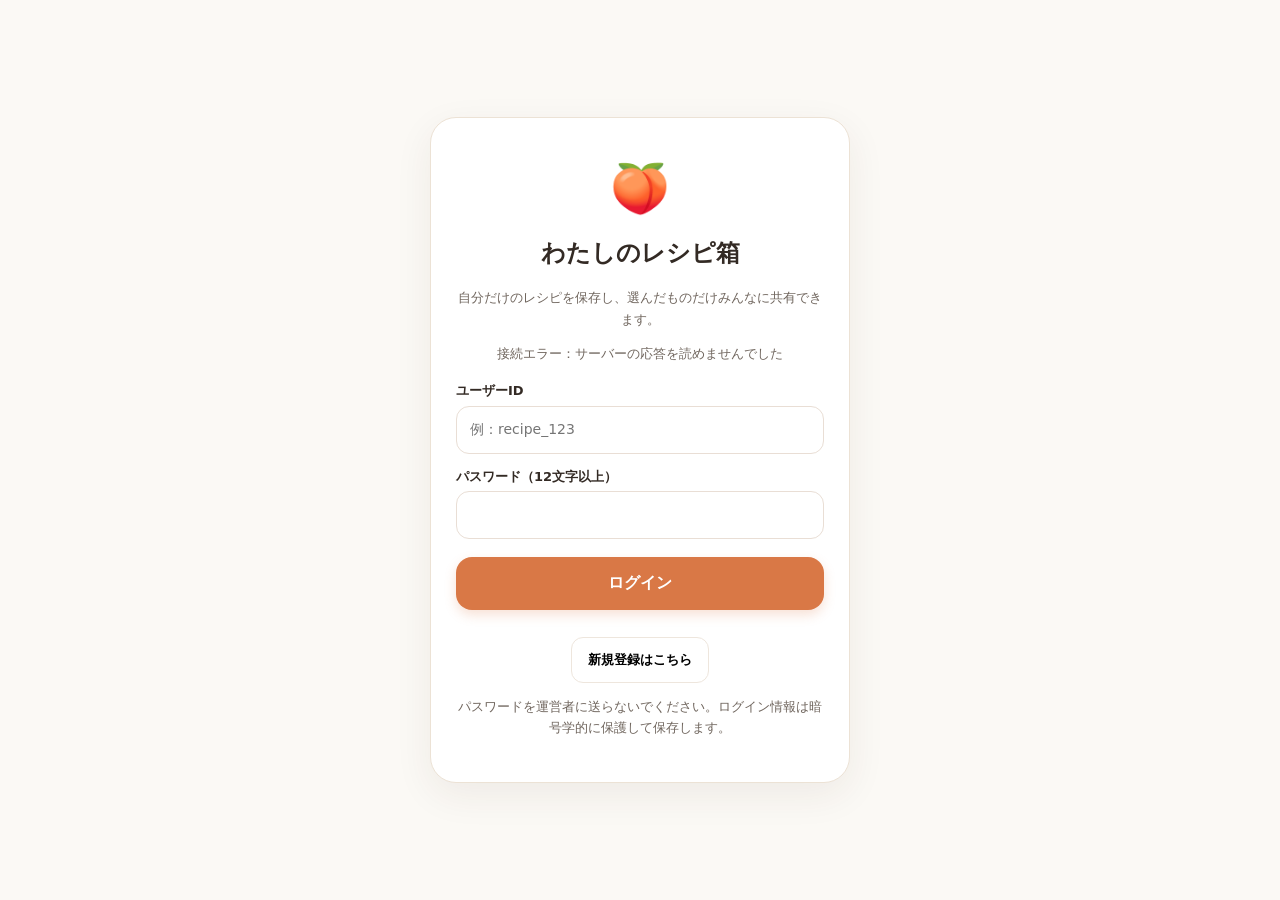
==== commit 31b663e2: "Add account gate, personal cloud sync and selective recipe sharing UI" ====
--- a/recipe-box/index.html
+++ b/recipe-box/index.html
@@ -3,17 +3,42 @@
 <html lang="ja"><head><meta charset="utf-8"/><meta content="width=device-width, initial-scale=1, viewport-fit=cover" name="viewport"/><meta content="#fdf9f3" name="theme-color"/><meta content="スクリーンショットを登録するだけで、レシピを自分だけのコレクションに。" name="description"/><title>レシピ箱 | スクショからマイレシピ</title><style>:root{--bg:#fbf9f5;--panel:#fff;--ink:#332a24;--muted:#8c8177;--line:#eee6dd;--accent:#d97846;--accent-d:#a9502d;--light:#f9ede2;--green:#647a56;--shadow:0 16px 45px rgba(75,51,35,.08)}*{box-sizing:border-box}html{scroll-behavior:smooth}body{margin:0;background:var(--bg);color:var(--ink);font-family:'Hiragino Kaku Gothic ProN','Yu Gothic',Meiryo,'Noto Sans JP',system-ui,sans-serif;line-height:1.68}button,input,textarea,select{font:inherit}button{cursor:pointer}button:disabled{opacity:.5;cursor:not-allowed}a{color:var(--accent-d)}.container{width:min(1120px,calc(100% - 42px));margin:auto}.topbar{background:rgba(255,255,255,.9);position:sticky;top:0;z-index:20;border-bottom:1px solid #efe8df;backdrop-filter:blur(14px)}.topinner{display:flex;justify-content:space-between;align-items:center;min-height:76px;gap:15px}.brand{display:flex;align-items:center;gap:11px;font-size:20px;font-weight:900;letter-spacing:.04em}.brand-mark{background:#f9dfc8;width:39px;height:39px;display:grid;place-items:center;border-radius:13px;font-size:22px}.nav-btn{border:1px solid var(--line);border-radius:30px;background:#fff;color:var(--ink);padding:10px 17px;font-size:13px;font-weight:700}.nav-btn:hover{background:var(--light)}.hero{margin-top:34px;padding:40px 48px;background:linear-gradient(110deg,#fbe7d7,#fef5e5 65%,#eff3dc);border-radius:30px;position:relative;overflow:hidden;display:flex;align-items:center;justify-content:space-between;gap:22px}.hero:after{content:'🍓';font-size:135px;position:absolute;right:20px;bottom:-73px;opacity:.14;transform:rotate(-17deg)}.hero-copy{position:relative;z-index:1}.eyebrow{font-size:13px;color:#ad653c;font-weight:900;letter-spacing:.12em}.hero h1{font-size:clamp(26px,3.6vw,43px);line-height:1.34;letter-spacing:-.04em;margin:12px 0}.hero p{font-size:14px;margin:0 0 22px;color:#766354}.action-row{display:flex;flex-wrap:wrap;gap:10px}.primary{border:0;background:var(--accent);color:#fff;padding:13px 22px;border-radius:16px;font-weight:900;box-shadow:0 5px 12px #d9784638}.primary:hover{background:var(--accent-d)}.ghost{border:1px solid #dec5ae;background:rgba(255,255,255,.65);padding:12px 18px;border-radius:16px;color:#784d36;font-weight:800}.hero-visual{width:225px;flex-shrink:0;position:relative;z-index:1}.hero-visual .plate{aspect-ratio:1;background:white;border-radius:50%;box-shadow:0 15px 30px #b4846336;display:grid;place-items:center;font-size:100px;transform:rotate(8deg)}.stats{display:flex;gap:22px;align-items:center;margin:27px 0 19px}.stats b{font-size:22px;font-weight:900}.stats span{font-size:13px;color:var(--muted);margin-left:7px}.section-head{display:flex;justify-content:space-between;gap:12px;align-items:end;margin:14px 0}.section-head h2{font-size:24px;margin:0}.section-head p{color:var(--muted);margin:3px 0 0;font-size:13px}.tools{display:flex;gap:10px;align-items:center;margin-bottom:23px;flex-wrap:wrap}.search{flex:1;min-width:190px;padding:12px 15px;border-radius:14px;background:#fff;border:1px solid var(--line);outline:none}.search:focus,.form-control:focus{border-color:var(--accent);outline:2px solid #f2bd9a55}.pill{border:1px solid var(--line);background:#fff;color:#705e54;padding:10px 15px;border-radius:40px;font-size:13px;font-weight:800}.pill.active{background:#403429;color:white;border-color:#403429}.cards{display:grid;grid-template-columns:repeat(3,minmax(0,1fr));gap:22px;padding-bottom:85px}.recipe-card{border-radius:22px;background:white;box-shadow:0 3px 16px #3b21120d;overflow:hidden;border:1px solid #f3ece6;cursor:pointer;transition:transform .15s,box-shadow .15s}.recipe-card:hover{transform:translateY(-4px);box-shadow:var(--shadow)}.cover{aspect-ratio:1.4;position:relative;background:linear-gradient(145deg,#eed5ae,#f8ebdb);overflow:hidden}.cover img{width:100%;height:100%;object-fit:cover}.cover .fallback{display:grid;place-items:center;height:100%;font-size:78px}.category-tag{position:absolute;left:13px;top:13px;padding:5px 12px;background:#fffdf1ed;border-radius:40px;font-size:11px;font-weight:800}.fav-on-cover{position:absolute;right:12px;top:12px;width:36px;height:36px;background:#fffdf1ed;border:none;border-radius:50%;font-size:20px;color:#9c6556;display:grid;place-items:center;line-height:1}.fav-on-cover.on{color:#c54755}.card-body{padding:18px 18px 20px}.card-body h3{font-size:17px;line-height:1.5;min-height:49px;margin:0 0 7px;font-weight:900}.small{font-size:12px;color:var(--muted)}.card-desc{font-size:12px;color:#817369;margin:10px 0 0;white-space:nowrap;overflow:hidden;text-overflow:ellipsis}.empty{grid-column:1/-1;text-align:center;padding:65px 20px;background:#fff;border:1px dashed #ddd2c5;border-radius:18px;color:#786a60}.drop-mask{position:fixed;inset:0;background:#fae5cedd;z-index:60;display:none;place-items:center;font-weight:900;font-size:25px;border:10px dashed var(--accent)}.drop-mask.show{display:grid}.footer{border-top:1px solid var(--line);font-size:12px;color:#96877c;padding:27px 0 45px}.footer .container{display:flex;justify-content:space-between;gap:15px;flex-wrap:wrap}.modal-shell{position:fixed;inset:0;background:#251b18a6;z-index:40;display:none;align-items:center;justify-content:center;padding:20px;overflow-y:auto}.modal-shell.open{display:flex}.modal{width:min(790px,100%);background:white;max-height:calc(100vh - 38px);overflow-y:auto;border-radius:25px;box-shadow:0 30px 80px #17090442;position:relative}.modal-wide{width:min(920px,100%)}.modal-header{padding:20px 24px 15px;display:flex;align-items:center;justify-content:space-between;gap:12px;border-bottom:1px solid var(--line)}.modal-header h2{font-size:19px;margin:0}.xbtn{background:#f5f0eb;border:0;border-radius:50%;width:34px;height:34px;font-size:21px;color:#746357;display:grid;place-items:center}.modal-content{padding:24px}.detail-cover{height:300px;position:relative;background:linear-gradient(145deg,#f2d6b6,#ebedce);overflow:hidden}.detail-cover img{width:100%;height:100%;object-fit:cover}.detail-top{margin-bottom:15px}.detail-top h2{margin:6px 0;font-size:26px}.detail-content{display:grid;grid-template-columns:1fr 1.2fr;gap:29px}.detail-content h3{font-size:16px;margin:19px 0 7px;padding-bottom:8px;border-bottom:2px solid #f5e9dc}.multiline{white-space:pre-wrap;font-size:14px;overflow-wrap:anywhere}.meta-note{font-size:12px;color:#88786e}.detail-actions{display:flex;gap:8px;flex-wrap:wrap;margin-top:20px}.danger{border:1px solid #e9b8b8;color:#a74343;background:#fff8f8}.form-field{display:grid;gap:7px;margin-bottom:17px}.form-field label{font-size:13px;font-weight:900}.form-control{border:1px solid #e9ded5;border-radius:13px;background:#fff;padding:11px 13px;width:100%;font-size:14px;resize:vertical;outline:none;color:#42372c}.form-field small{font-size:11px;color:#95897d}.two-cols{display:grid;grid-template-columns:1fr 1fr;gap:14px}.edit-footer{display:flex;gap:10px;justify-content:flex-end;flex-wrap:wrap;border-top:1px solid var(--line);padding-top:15px}.muted-btn{border:1px solid var(--line);background:#fff;padding:11px 16px;border-radius:12px;font-size:13px;font-weight:800}.external-images{display:grid;grid-template-columns:repeat(3,1fr);gap:12px;margin-top:16px}.external-image-card{border:1px solid var(--line);border-radius:12px;overflow:hidden;background:#fff;text-align:left;padding:0;display:block}.external-image-card img{width:100%;aspect-ratio:1.3;object-fit:cover}.external-image-card p{font-size:10px;line-height:1.3;padding:6px;margin:0;color:#6f6157}.info-panel{background:#fcf5eb;border-radius:12px;padding:15px;margin:12px 0;font-size:12px;color:#7e6653}.status{margin:8px 0;font-size:13px;color:#775a44}.busy{display:inline-flex;align-items:center;gap:10px;background:#fff3e5;border:1px solid #e5c49c;border-radius:30px;padding:8px 13px;font-size:12px;color:#755b43}.toast{position:fixed;bottom:24px;left:50%;transform:translateX(-50%);background:#302720;color:white;border-radius:12px;padding:12px 19px;box-shadow:0 10px 35px #0004;z-index:100;max-width:min(520px,90%);font-size:13px;display:none}.toast.show{display:block}.authorship{margin-top:9px;color:#93857a;font-size:10px}.link{color:var(--accent-d);text-decoration:underline;cursor:pointer}.tiny-loading{height:12px;width:12px;border-radius:50%;border:2px solid #cbab8b;border-top-color:#9a5025;display:inline-block;animation:spin .7s linear infinite}@keyframes spin{to{transform:rotate(360deg)}}.ocr-bar{height:7px;background:#eddac8;border-radius:20px;overflow:hidden;margin-top:10px}.ocr-bar>div{height:100%;background:var(--accent);width:0%;transition:width .2s}.settings-flex{display:flex;gap:12px;flex-wrap:wrap}.settings-flex button{flex:1;min-width:175px}.setting-blurb{font-size:12px;color:#87776c}.hidden{display:none!important}@media(max-width:760px){.container{width:calc(100% - 28px)}.topinner{min-height:65px}.hero{padding:26px 20px;margin-top:17px;border-radius:22px}.hero h1{font-size:30px}.hero-visual{display:none}.cards{grid-template-columns:repeat(2,minmax(0,1fr));gap:12px}.card-body{padding:13px}.card-body h3{font-size:14px;min-height:43px}.detail-content{grid-template-columns:1fr;gap:0}.two-cols{grid-template-columns:1fr}.section-head h2{font-size:21px}.modal-shell{padding:0;align-items:flex-end}.modal{max-height:95dvh;border-radius:21px 21px 0 0}.modal-content{padding:18px}.detail-cover{height:240px}.external-images{grid-template-columns:repeat(2,1fr)}.tools{gap:7px}.search{flex-basis:100%}.nav-btn{padding:8px 11px;font-size:12px}.brand{font-size:18px}.stats{gap:13px}}@media(max-width:370px){.cards{grid-template-columns:1fr}}
 
 #installAction{position:fixed;bottom:18px;right:16px;background:#4f704b;color:#fff;z-index:19;box-shadow:0 8px 30px #0002;border:0;padding:13px 15px;border-radius:50px;font-size:13px;font-weight:800}#installAction[hidden]{display:none}button,input[type="file"]{touch-action:manipulation}@media(max-width:760px){.topinner{min-height:61px}.topbar{padding-top:env(safe-area-inset-top)}.nav-btn,.primary,.pill{min-height:44px}.modal{padding-bottom:env(safe-area-inset-bottom)}.cards{padding-bottom:calc(75px + env(safe-area-inset-bottom));}.hero{padding:24px 18px}.hero h1{font-size:clamp(25px,6vw,31px)}#installAction{bottom:calc(18px + env(safe-area-inset-bottom))}}
+
+#authGate{position:fixed;inset:0;background:#fbf9f5;z-index:1000;display:flex;align-items:center;justify-content:center;overflow-y:auto;padding:24px 14px}
+#authGate[hidden],#authForm[hidden],#authSwitch[hidden],#accountBtn[hidden]{display:none!important}
+.authBox{background:#fff;width:min(420px,100%);padding:30px 25px;border:1px solid #ece2d5;border-radius:26px;box-shadow:0 12px 38px #492c1c12;text-align:center}
+.authBox h2{margin:5px 0}.authBox p{font-size:13px;color:#70665e}.authBox form{text-align:left;margin:15px 0}.authBox label{display:block;font-size:13px;font-weight:bold;margin:12px 0 4px}.authBox .muted-btn{margin-top:12px}
+.authLogo{font-size:48px}.accountBtns{display:flex;align-items:center;justify-content:flex-end;gap:8px;flex-wrap:wrap}
+.accountBtns .nav-btn{font-size:12px}.sharing .stats,.sharing .section-head:not(#sharedPanel .section-head),.sharing .tools,.sharing #cards{display:none!important}
+#sharedPanel{margin:25px auto;padding:22px 0}#sharedPanel .section-head{display:flex!important;align-items:center;justify-content:space-between;gap:12px;flex-wrap:wrap}
+#sharedCards{display:grid;grid-template-columns:repeat(auto-fill,minmax(220px,1fr));gap:16px}
+@media(max-width:650px){.topinner{flex-wrap:wrap;padding:8px 0}.accountBtns{width:100%;justify-content:space-between}.accountBtns .nav-btn{padding:8px}.authBox{padding:20px 16px}}
 </style><link href="./manifest.webmanifest" rel="manifest"/><link href="./icons/icon-192.png" rel="icon" sizes="192x192" type="image/png"/><link href="./icons/icon-192.png" rel="apple-touch-icon"/><meta content="yes" name="apple-mobile-web-app-capable"/><meta content="レシピ箱" name="apple-mobile-web-app-title"/></head><body>
-<header class="topbar"><div class="container topinner"><div class="brand"><div class="brand-mark">🍑</div><span>レシピ箱</span></div><button class="nav-btn" id="settingsBtn" type="button">⚙ バックアップ・設定</button></div></header>
+<div id="authGate" role="dialog" aria-modal="true" aria-label="アカウントにログイン">
+  <div class="authBox">
+    <div class="authLogo">🍑</div><h2>わたしのレシピ箱</h2>
+    <p>自分だけのレシピを保存し、選んだものだけみんなに共有できます。</p>
+    <p id="authStatus" class="small" role="status">ログイン状態を確認しています…</p>
+    <form id="authForm" hidden>
+      <label for="authUsername">ユーザーID</label><input id="authUsername" class="form-control" autocomplete="username" required pattern="[a-z0-9_-]{3,30}" placeholder="例：recipe_123" maxlength="30">
+      <label for="authPassword">パスワード（12文字以上）</label><input id="authPassword" class="form-control" type="password" autocomplete="current-password" required minlength="12" maxlength="128">
+      <button id="authSubmit" type="submit" class="primary" style="width:100%;margin-top:18px">ログイン</button>
+    </form>
+    <button id="authSwitch" type="button" class="muted-btn" hidden>新規登録はこちら</button>
+    <p class="small">パスワードを運営者に送らないでください。ログイン情報は暗号学的に保護して保存します。</p>
+  </div>
+</div>
+<header class="topbar"><div class="container topinner"><div class="brand"><div class="brand-mark">🍑</div><span>レシピ箱</span></div><div class="accountBtns"><button class="nav-btn" id="sharedBtn" type="button">🌐 みんなのレシピ</button><button class="nav-btn" id="settingsBtn" type="button">⚙ 設定</button><button class="nav-btn" id="accountBtn" type="button" hidden>👤 アカウント</button></div></div></header>
 <main class="container">
 <section class="hero"><div class="hero-copy"><div class="eyebrow">MY PRIVATE RECIPE BOOK</div><h1>見つけたおいしさ、<br/>スクショでそのまま保存。</h1><p>SNSで見つけたレシピを一括管理。材料・手順も日本語で読み取ります。</p><div class="action-row"><button class="primary" id="uploadBtn" type="button">📸 スクショから追加</button><button class="ghost" id="newBtn" type="button">＋ 手入力で追加</button></div></div><div aria-hidden="true" class="hero-visual"><div class="plate">🍮</div></div></section>
+<section id="sharedPanel" class="hidden" aria-label="共有レシピ"><div class="section-head"><div><h2>🌐 みんなの共有レシピ</h2><p>共有を許可されたレシピだけが表示されます。自分のメモや元画像は共有されません。</p></div><button type="button" class="muted-btn" id="backToMine">マイレシピに戻る</button></div><div id="sharedCards" class="cards"></div></section>
 <section class="stats"><div><b id="count">0</b><span>登録レシピ</span></div><div><b id="favCount">0</b><span>お気に入り</span></div></section>
 <div class="hidden" id="progressRow" role="status"><div class="busy"><span class="tiny-loading"></span><span id="progressText">準備中...</span></div><div class="ocr-bar"><div id="ocrFill"></div></div><p class="small">初回は日本語OCRの読み込みに時間がかかります。入力した画像の文字認識は端末内で処理されます。</p></div>
 <div class="section-head"><div><h2>マイレシピ <span style="font-size:20px">🍴</span></h2><p id="listHint">保存したレシピをいつでも見返せます。</p></div></div>
 <div class="tools"><input class="search" id="search" placeholder="🔍 レシピ名・材料で検索" type="search"/><button class="pill active" data-filter="all" type="button">すべて</button><button class="pill" data-filter="favorite" type="button">♡ お気に入り</button><button class="pill" data-filter="ケーキ" type="button">🍰 ケーキ</button><button class="pill" data-filter="アイス" type="button">🍨 アイス</button></div>
 <section aria-label="登録したレシピ" class="cards" id="cards"></section>
 </main>
-<footer class="footer"><div class="container"><span>© 2026 レシピ箱 · 端末内で保管するプライベートレシピ帳</span><span>バックアップを定期的に保存してください。</span></div></footer>
+<footer class="footer"><div class="container"><span>© 2026 レシピ箱 · 自分用・共有の切り替えができるレシピ帳</span><span>バックアップを定期的に保存してください。</span></div></footer>
 <input accept="image/*" hidden="" id="fileInput" multiple="" type="file"/><input accept=".json,application/json" hidden="" id="importInput" type="file"/>
 <div class="drop-mask" id="dropMask">📸 ここにスクリーンショットをドロップ</div>
 <div aria-hidden="true" class="modal-shell" id="modalShell"><div aria-label="レシピ詳細" aria-modal="true" class="modal" id="modal" role="dialog"></div></div>
@@ -26,16 +51,82 @@
 const safeUrl=(src)=>/^https:\/\//i.test(src||'')?src:'';
 const uuid=()=>globalThis.crypto?.randomUUID?.()||'r'+Date.now()+'-'+Math.random().toString(36).slice(2);
 const fmtDate=s=>{try{return new Date(s).toLocaleDateString('ja-JP',{year:'numeric',month:'short',day:'numeric'});}catch{return ''}};
+
+let currentUser = null;
+let registerMode = false;
+let sharedRows = [];
+async function api(path, options={}) {
+ const response=await fetch(path,{credentials:'same-origin',headers:{'Accept':'application/json',...(options.body?{'Content-Type':'application/json'}:{}),...(options.headers||{})},...options});
+ let data;try{data=await response.json()}catch{throw Error('サーバーの応答を読めませんでした');}
+ if(!response.ok)throw Error(data.error || '通信エラー '+response.status);
+ return data;
+}
+function authMsg(message){document.getElementById('authStatus').textContent=message||'';}
+function showAuth(message=''){document.getElementById('authGate').hidden=false;document.getElementById('authForm').hidden=false;document.getElementById('authSwitch').hidden=false;authMsg(message);}
+function swapAuth(){registerMode=!registerMode;document.getElementById('authSubmit').textContent=registerMode?'アカウントを作成':'ログイン';document.getElementById('authSwitch').textContent=registerMode?'既にアカウントがある方はこちら':'新規登録はこちら';document.getElementById('authPassword').autocomplete=registerMode?'new-password':'current-password';authMsg(registerMode?'IDとパスワードを登録すると個人用レシピ帳が作成されます。':'IDとパスワードを入力してください。');}
+async function enterAccount(user) {
+ currentUser=user;document.getElementById('authGate').hidden=true;
+ document.getElementById('accountBtn').hidden=false;document.getElementById('accountBtn').textContent='👤 '+user.username;
+ document.getElementById('authPassword').value='';
+ await init();
+}
+async function authBoot(){
+ try{const x=await api('/api/auth/me');if(x.user){await enterAccount(x.user);return;}}catch(e){if(!/ログインしてください/.test(e.message)){showAuth('接続エラー：'+e.message);return;}}
+ showAuth('ログイン、または新しくアカウントを作成してください。');
+}
+document.getElementById('authForm').addEventListener('submit',async e=>{
+ e.preventDefault();const username=document.getElementById('authUsername').value.trim().toLowerCase(),password=document.getElementById('authPassword').value;
+ const btn=document.getElementById('authSubmit');btn.disabled=true;
+ try{const res=await api('/api/auth/'+(registerMode?'register':'login'),{method:'POST',body:JSON.stringify({username,password})});await enterAccount(res.user);}
+ catch(e){authMsg('⚠ '+e.message);}finally{btn.disabled=false;}
+});
+document.getElementById('authSwitch').addEventListener('click',swapAuth);
+document.getElementById('accountBtn').addEventListener('click',async()=>{
+ if(!confirm('ログアウトしますか？端末に残る個人用データは削除されません。'))return;
+ try{await api('/api/auth/logout',{method:'POST'});}catch(e){console.warn(e);}
+ if(db){db.close();db=null;}currentUser=null;recipes=[];render();document.getElementById('accountBtn').hidden=true;
+ document.body.classList.remove('sharing');document.getElementById('sharedPanel').classList.add('hidden');showAuth('ログアウトしました。');
+});
+async function loadShared(){try{
+ const x=await api('/api/shared');sharedRows=x.recipes||[];
+ const box=document.getElementById('sharedCards');
+ box.innerHTML=sharedRows.length?sharedRows.map((r,i)=>`<article class="recipe-card" style="min-height:160px"><div class="card-body"><p class="small">${esc(r.owner)}さんのレシピ</p><h3>${esc(r.title)}</h3><p class="small">${esc(r.category)}</p><p class="card-desc">${esc(r.ingredients.split('\n').slice(0,3).join(' / '))}</p><button type="button" class="muted-btn" data-view-shared="${i}">詳しく見る</button></div></article>`).join(''):'<p class="small">まだ共有レシピがありません。自分のレシピから「共有する」を押すと表示されます。</p>';
+ document.body.classList.add('sharing');document.getElementById('sharedPanel').classList.remove('hidden');
+ }catch(e){toast('共有レシピを読めませんでした：'+e.message);}}
+document.getElementById('sharedBtn').addEventListener('click',()=>{if(!currentUser)return;loadShared();});
+document.getElementById('backToMine').addEventListener('click',()=>{document.body.classList.remove('sharing');document.getElementById('sharedPanel').classList.add('hidden');});
+document.getElementById('sharedCards').addEventListener('click',e=>{
+ const b=e.target.closest('[data-view-shared]');if(!b)return;const r=sharedRows[Number(b.dataset.viewShared)];if(!r)return;
+ openModal('detail');
+ document.getElementById('modal').innerHTML=`<div class="modal-header"><strong>🌐 ${esc(r.owner)}さんの共有レシピ</strong><button type="button" class="xbtn" data-close>×</button></div><div class="modal-content"><h2>${esc(r.title)}</h2><p class="small">${esc(r.category)}</p><h3>材料</h3><div class="multiline">${esc(r.ingredients)}</div><h3>作り方</h3><div class="multiline">${esc(r.steps)}</div>${r.nutrition?`<h3>栄養情報</h3><div class="multiline">${esc(r.nutrition)}</div>`:''}<p class="small">自分用メモや元画像は共有されません。</p><button class="primary" type="button" id="copySharedRecipe">このレシピを自分用に保存</button></div>`;
+ document.getElementById('copySharedRecipe').addEventListener('click',async()=>{try{
+ const saved={...r,id:uuid(),notes:'共有レシピ（'+r.owner+' さん）から自分用にコピー',source:'',cover:'',rawText:'',originalName:'',createdAt:new Date().toISOString(),favorite:false,shared:false};delete saved.owner;
+ await putRecipe(saved);await refresh();closeModal();toast('自分のレシピに非公開で保存しました');
+ }catch(err){toast('保存できませんでした：'+err.message);}});
+});
+async function importLegacyRecipes(){
+ try{
+  const old=await new Promise((resolve,reject)=>{const req=indexedDB.open('recipebox-jp-v1');req.onsuccess=()=>resolve(req.result);req.onerror=()=>reject(req.error);});
+  if(!old.objectStoreNames.contains('recipes')){old.close();toast('旧レシピデータがありません');return;}
+  const existing=await new Promise((resolve,reject)=>{const req=old.transaction('recipes').objectStore('recipes').getAll();req.onsuccess=()=>resolve(req.result);req.onerror=()=>reject(req.error)});old.close();
+  const pending=existing.filter(x=>x.title&&!recipes.find(r=>r.id===x.id));
+  if(!pending.length){toast('取り込む新しいレシピはありません');return;}
+  if(!confirm(`旧レシピ箱の${pending.length}品を、現在のアカウントに非公開でコピーしますか？`))return;
+  let n=0;for(const r of pending){await putRecipe({...r,shared:false});n++;}
+  await refresh();closeModal();toast(n+'品を非公開で取り込みました');
+ }catch(e){toast('旧データを取り込めませんでした：'+e.message);}
+}
+
 let db,recipes=[],filter='all',query='',editing=null,viewing=null,worker=null,processing=false,lastResults=[];
 
-const dbOpen=()=>new Promise((resolve,reject)=>{const req=indexedDB.open('recipebox-jp-v1',1);req.onupgradeneeded=()=>{const d=req.result;d.createObjectStore('recipes',{keyPath:'id'});d.createObjectStore('settings',{keyPath:'key'});};req.onsuccess=()=>resolve(req.result);req.onerror=()=>reject(req.error);});
+const dbOpen=()=>new Promise((resolve,reject)=>{const req=indexedDB.open('recipebox-user-v1-'+currentUser.id,1);req.onupgradeneeded=()=>{const d=req.result;d.createObjectStore('recipes',{keyPath:'id'});d.createObjectStore('settings',{keyPath:'key'});};req.onsuccess=()=>resolve(req.result);req.onerror=()=>reject(req.error);});
 const tx=(store,mode='readonly')=>db.transaction(store,mode).objectStore(store);
 const reqDone=req=>new Promise((resolve,reject)=>{req.onsuccess=()=>resolve(req.result);req.onerror=()=>reject(req.error)});
 const allRecipes=()=>reqDone(tx('recipes').getAll());
 const setting=k=>reqDone(tx('settings').get(k));
 const putSetting=(key,value)=>reqDone(tx('settings','readwrite').put({key,value}));
-const putRecipe=r=>reqDone(tx('recipes','readwrite').put(r));
-const dropRecipe=id=>reqDone(tx('recipes','readwrite').delete(id));
+const putRecipe=async r=>{if(!currentUser)throw Error('ログインが必要です');await api('/api/recipes/'+encodeURIComponent(r.id),{method:'PUT',body:JSON.stringify(r)});await reqDone(tx('recipes','readwrite').put(r));};
+const dropRecipe=async id=>{if(!currentUser)throw Error('ログインが必要です');await api('/api/recipes/'+encodeURIComponent(id),{method:'DELETE'});await reqDone(tx('recipes','readwrite').delete(id));};
 let installPrompt=null;window.addEventListener('beforeinstallprompt',ev=>{ev.preventDefault();installPrompt=ev;const b=document.getElementById('installAction');if(b)b.hidden=false;});
 async function installApp(){if(installPrompt){const evt=installPrompt;installPrompt=null;await evt.prompt();}else{toast('Chrome右上の「︙」→「ホーム画面に追加」から登録できます。');}}
 function toast(s){$('toast').textContent=s;$('toast').classList.add('show');clearTimeout(toast.timer);toast.timer=setTimeout(()=>$('toast').classList.remove('show'),4300)}
@@ -64,7 +155,7 @@
  <section><h3>👩‍🍳 作り方</h3><div class="multiline">${steps.map(x=>esc(x)).join('\n\n')||'未入力'}</div>${r.notes?`<h3>✏️ 自分用メモ</h3><div class="multiline">${esc(r.notes)}</div>`:''}</section></div>
  ${r.source?`<p class="meta-note">元の投稿：<a href="${esc(safeUrl(r.source))}" target="_blank" rel="noopener noreferrer">${esc(r.source)}</a></p>`:''}
  <p class="meta-note">※個人用の参考レシピです。元の写真やレシピを無断で一般公開しないでください。</p>
- <div class="detail-actions"><button class="primary" type="button" data-edit="${esc(r.id)}">✎ 編集する</button><button class="muted-btn" type="button" data-photo="${esc(r.id)}">🖼 画像を探す</button><button class="muted-btn" type="button" data-favorite="${esc(r.id)}">${r.favorite?'♥ お気に入りを外す':'♡ お気に入りにする'}</button><button class="muted-btn danger" data-delete="${esc(r.id)}" type="button">削除</button></div></div>`;
+ <div class="detail-actions"><button class="primary" type="button" data-edit="${esc(r.id)}">✎ 編集する</button><button class="muted-btn" type="button" data-photo="${esc(r.id)}">🖼 画像を探す</button><button class="muted-btn" type="button" data-favorite="${esc(r.id)}">${r.favorite?'♥ お気に入りを外す':'♡ お気に入りにする'}</button><button class="muted-btn" data-share="${esc(r.id)}" type="button">${r.shared?'🌐 共有をやめる':'🔒 非公開 → 共有する'}</button><button class="muted-btn danger" data-delete="${esc(r.id)}" type="button">削除</button></div></div>`;
 }
 function edit(id){const r=recipes.find(x=>x.id===id)||{id:uuid(),title:'',ingredients:'',steps:'',category:'その他',nutrition:'',notes:'',source:'',cover:'',coverAttribution:'',coverType:'',createdAt:new Date().toISOString(),favorite:false,searchTerm:'',rawText:''};editing=r.id;openModal('edit');$('modal').innerHTML=`<div class="modal-header"><h2>${id?'レシピを編集':'新しいレシピ'}</h2><button class="xbtn" type="button" data-close aria-label="閉じる">×</button></div>
  <form class="modal-content" id="editForm"><div class="two-cols"><div class="form-field"><label for="edTitle">レシピ名 *</label><input id="edTitle" class="form-control" value="${esc(r.title)}" required maxlength="120"></div>
@@ -82,7 +173,8 @@
  });
 }
 function settings(){openModal('settings');$('modal').innerHTML=`<div class="modal-header"><h2>⚙ 設定とバックアップ</h2><button class="xbtn" data-close type="button">×</button></div><div class="modal-content">
- <h3>📱 保存場所</h3><p class="setting-blurb">レシピ・画像は現在お使いのブラウザ内（IndexedDB）に保存しています。会員登録は不要。別の端末には自動同期されません。ブラウザのデータを削除すると消えるため、バックアップをおすすめします。</p>
+ <h3>🔐 アカウント・保存場所</h3><p class="setting-blurb">ログイン中のID：${esc(currentUser?.username||'')}。レシピの文字情報はアカウントごとにクラウドへ保存・同期します。自分だけのメモは非公開です。自分の写真やスクリーンショットは、この端末に残し、クラウドや共有画面には送信しません。端末のブラウザを消す前にはバックアップしてください。</p>
+ <button class="muted-btn" data-legacy type="button">旧レシピ箱の保存データをこのアカウントにコピー</button>
  <div class="settings-flex"><button class="primary" data-export type="button">↓ バックアップを書き出す</button><button class="muted-btn" data-import type="button">↑ バックアップを取り込む</button></div>
  <div class="info-panel">🔐 スクリーンショットのOCRはブラウザ内で実行します。ただし最初の解析時、OCRプログラムと言語データをインターネットから読み込みます。参考画像検索はWikimedia Commonsに検索語を送ります。広告や行動追跡は搭載していません。</div>
  <h3>📲 ホーム画面に追加</h3><p class="setting-blurb">AndroidのChromeでは右上の「︙」→「ホーム画面に追加」または「アプリをインストール」を選んでください。iPhoneのSafariでは共有ボタンから「ホーム画面に追加」。公開されたHTTPSのURLで利用できます。</p><h3>🍽 ご利用上の注意</h3><p class="setting-blurb">料理や栄養成分はスクリーンショットの内容を機械的に記録したもので、検証済みではありません。加熱時間・分量・アレルギーを必ず確認してください。元のSNS画像は個人用保存の範囲で使用し、無断で再投稿しないでください。</p>
@@ -152,14 +244,28 @@
 processing=false;clearBusy();if(count){toast(`${count}品を登録しました${needEdit?'（'+needEdit+'品は手入力で修正が必要）':''}。文字認識結果をご確認ください。`);if(count===1){const latest=recipes.find(r=>r.originalName===files[0].name);if(latest)detail(latest.id);}}}
 async function backup(){const payload={app:'recipebox-jp',version:1,exportedAt:new Date().toISOString(),recipes};const blob=new Blob([JSON.stringify(payload,null,2)],{type:'application/json'});const url=URL.createObjectURL(blob),a=document.createElement('a');a.href=url;a.download=`レシピ箱バックアップ_${new Date().toISOString().slice(0,10)}.json`;document.body.appendChild(a);a.click();a.remove();setTimeout(()=>URL.revokeObjectURL(url),8000);toast('バックアップをダウンロードしました。大切に保管してください。');}
 async function importBackup(file){let data;try{data=JSON.parse(await file.text());if(!Array.isArray(data.recipes)||data.app!=='recipebox-jp')throw new Error('不正なバックアップ形式');if(data.recipes.length>5000)throw new Error('多すぎるレシピ');let n=0;for(const item of data.recipes){if(!item.title)continue;const r={...item,id:String(item.id||uuid()),title:String(item.title).slice(0,120),cover:safeImg(item.cover),createdAt:item.createdAt||new Date().toISOString(),favorite:!!item.favorite};await putRecipe(r);n++;}await refresh();closeModal();toast(`${n}品のバックアップを取り込みました。`);}catch(e){console.error(e);toast('バックアップを読み込めませんでした。レシピ箱のJSONを選んでください。');}}
-async function init(){try{db=await dbOpen();const seeded=await setting('initial-seed-v1');if(!seeded){for(const s of SEED_RECIPES)await putRecipe(s);await putSetting('initial-seed-v1',true);}await refresh();}catch(e){console.error(e);$('cards').innerHTML='<div class="empty">ブラウザに保存する領域を利用できません。プライベートモードを解除するか、別のブラウザで開いてください。</div>';toast('端末内データベースを利用できません。');}}
+async function init(){try{
+  db=await dbOpen();
+  const remote=await api('/api/recipes');
+  const cached=await allRecipes(), existing=new Map(cached.map(r=>[r.id,r]));
+  await reqDone(tx('recipes','readwrite').clear());
+  for(const r of remote.recipes||[]){const local=existing.get(r.id);const restored=local&&['own','screenshot'].includes(local.coverType)?{...r,cover:local.cover,coverType:local.coverType,coverAttribution:local.coverAttribution}:r;await reqDone(tx('recipes','readwrite').put(restored));}
+  const seeded=await setting('initial-seed-v1');
+  if(!seeded){if(!(remote.recipes||[]).length){for(const item of SEED_RECIPES)await putRecipe({...item,shared:false});}await putSetting('initial-seed-v1',true);}
+  await refresh();
+}catch(e){console.error(e);$('cards').innerHTML='<div class="empty">ログインしましたが、レシピの同期に失敗しました。接続を確認して再読み込みしてください。</div>';toast(e.message||'同期に失敗しました');}}
 $('cards').addEventListener('click',async e=>{const fav=e.target.closest('[data-favorite]');if(fav){e.stopPropagation();const r=recipes.find(x=>x.id===fav.dataset.favorite);if(r){await putRecipe({...r,favorite:!r.favorite});await refresh();}return;}const card=e.target.closest('[data-id]');if(card)detail(card.dataset.id);});
 $('cards').addEventListener('keydown',e=>{if(e.key==='Enter'){const c=e.target.closest('[data-id]');if(c)detail(c.dataset.id);}});
 $('modalShell').addEventListener('click',async e=>{
  if(e.target===$('modalShell')||e.target.closest('[data-close]')){closeModal();return;}
- const target=e.target.closest('[data-edit],[data-photo],[data-delete],[data-favorite],[data-export],[data-import],[data-use-photo],[data-reset-seed]');if(!target)return;
+ const target=e.target.closest('[data-edit],[data-photo],[data-delete],[data-favorite],[data-share],[data-export],[data-import],[data-use-photo],[data-reset-seed],[data-legacy]');if(!target)return;
  if(target.dataset.edit){edit(target.dataset.edit);return;}
  if(target.dataset.photo){imagePicker(target.dataset.photo);return;}
+ if(target.dataset.share){const id=target.dataset.share;const r=recipes.find(x=>x.id===id);if(!r)return;
+   if(!r.shared&&!confirm('このレシピの「料理名・材料・作り方・栄養情報」をログインした利用者に共有しますか？元スクショ・自分用メモ・写真は共有されません。第三者の投稿を無断転載しないでください。'))return;
+   try{await putRecipe({...r,shared:!r.shared});await refresh();detail(id);toast(r.shared?'共有を解除しました':'このレシピを共有しました');}catch(e){toast(e.message||'共有設定に失敗しました');}return;
+ }
+ if('legacy' in target.dataset){await importLegacyRecipes();return;}
  if(target.dataset.delete){const id=target.dataset.delete;const r=recipes.find(x=>x.id===id);if(confirm(`「${r?.title||'レシピ'}」を削除しますか？`)){await dropRecipe(id);await refresh();closeModal();toast('削除しました');}return;}
  if(target.dataset.favorite){const id=target.dataset.favorite;const r=recipes.find(x=>x.id===id);if(r){await putRecipe({...r,favorite:!r.favorite});await refresh();detail(id);}return;}
  if('export' in target.dataset){backup();return;}
@@ -177,7 +283,7 @@
 document.addEventListener('keydown',e=>{if(e.key==='Escape'&&$('modalShell').classList.contains('open'))closeModal();});
 ['dragenter','dragover'].forEach(name=>document.addEventListener(name,e=>{e.preventDefault();if(e.dataTransfer?.types.includes('Files'))$('dropMask').classList.add('show');}));
 ['dragleave','drop'].forEach(name=>document.addEventListener(name,e=>{e.preventDefault();if(name==='drop'){$('dropMask').classList.remove('show');const fs=[...e.dataTransfer.files].filter(f=>f.type.startsWith('image/'));if(fs.length)importFiles(fs);}else if(e.target===document.documentElement||e.target===document.body)$('dropMask').classList.remove('show');}));
-init();
+authBoot();
 
 if('serviceWorker' in navigator && (location.protocol==='https:' || location.hostname==='localhost')) {window.addEventListener('load',()=>navigator.serviceWorker.register('./sw.js').catch(e=>console.info('オフライン登録不可',e)));}
 </script>
